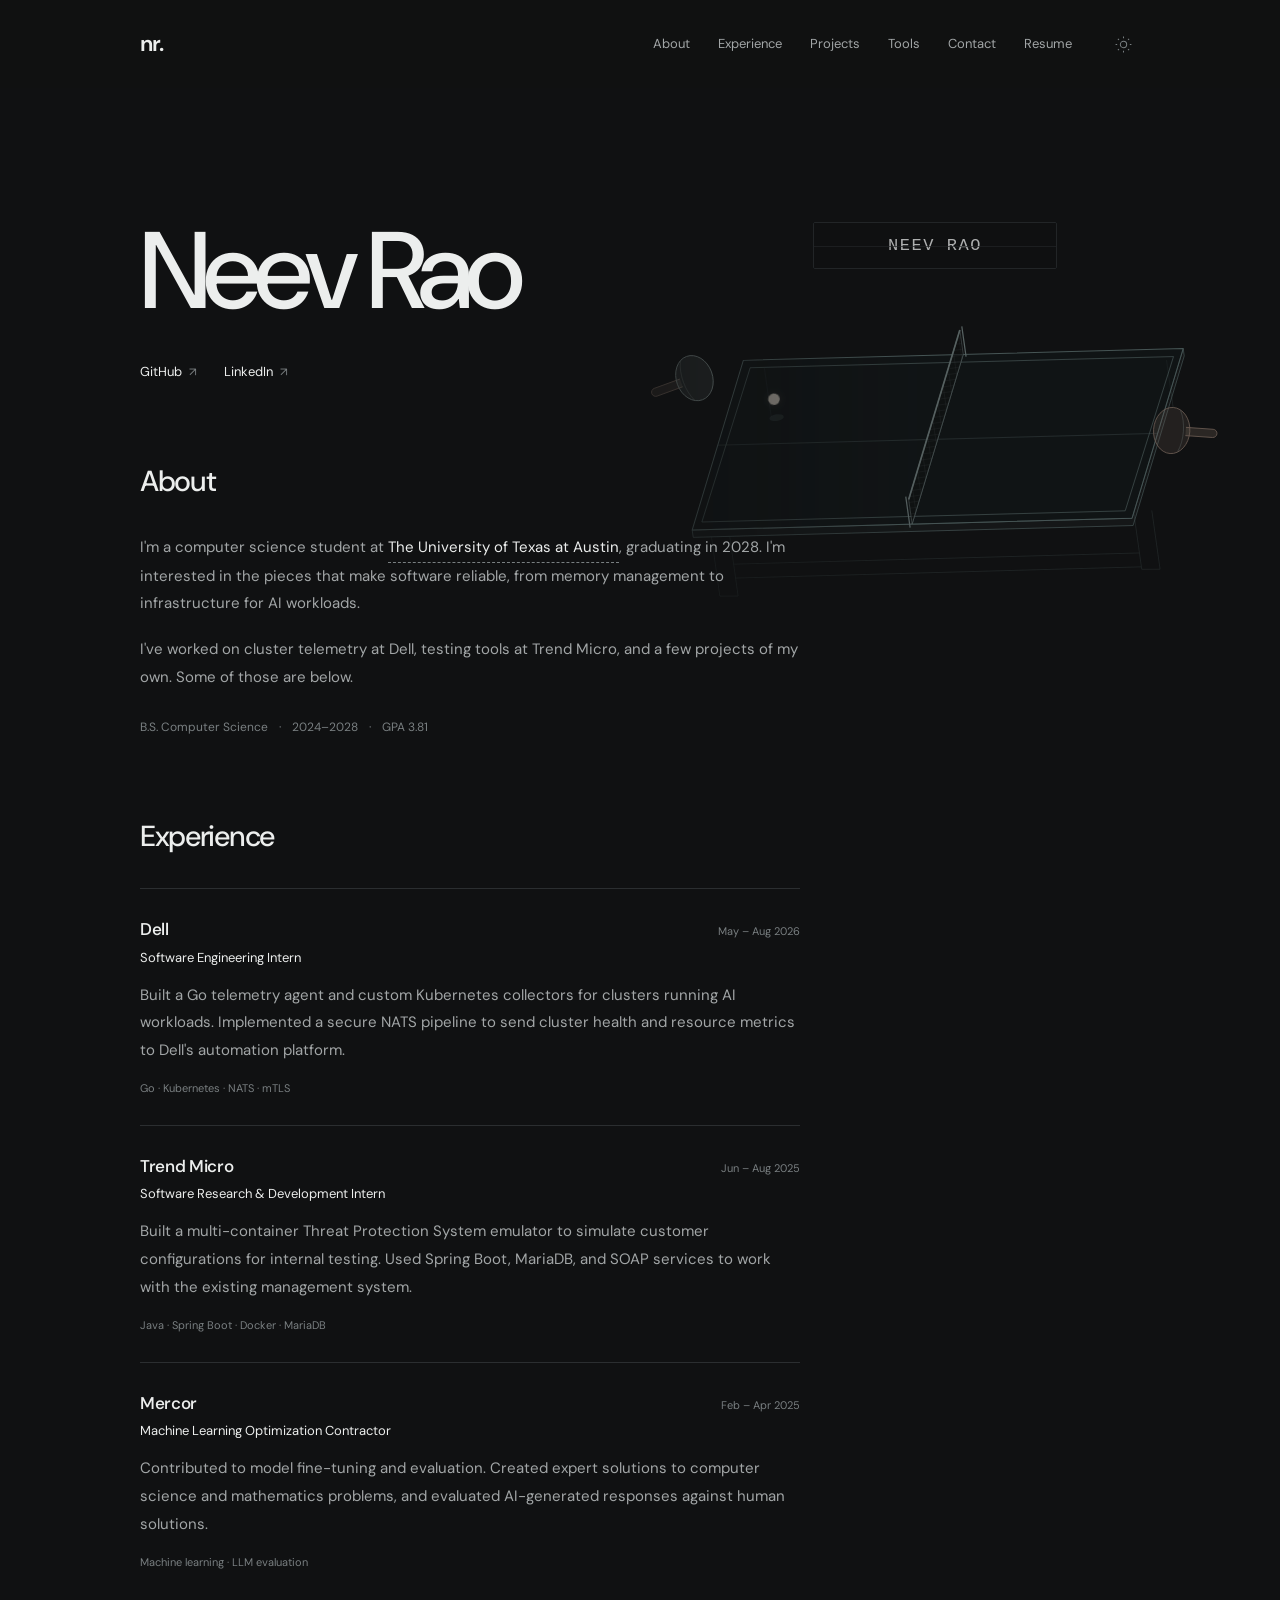
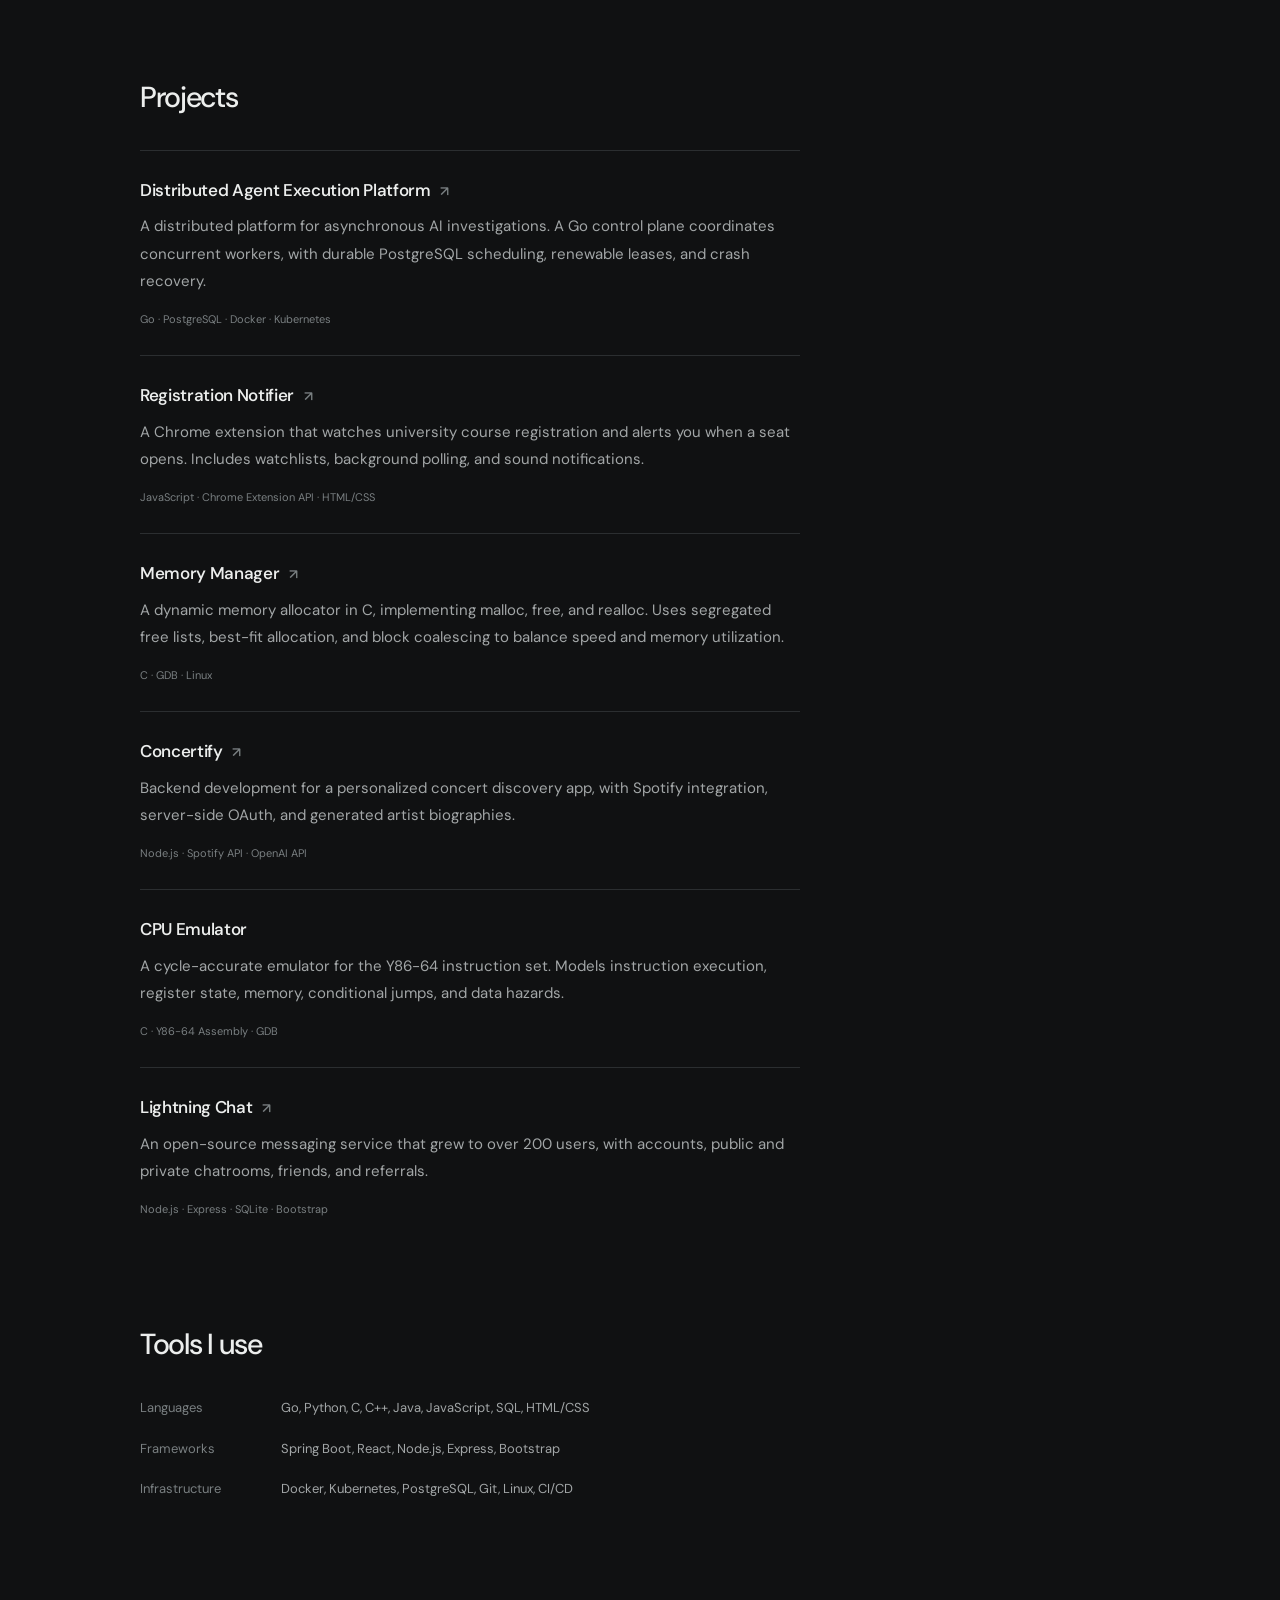
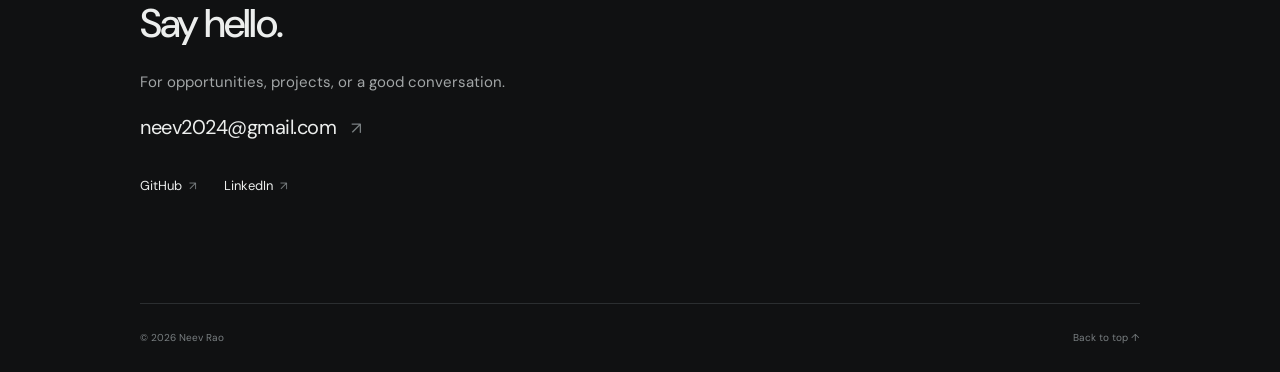
==== index.html @ a60e1657 "Add resume link, redraw Bevo, tighten hero spacing - Header nav links to Neev_Rao_Resume.pdf - Bevo " ====
<!doctype html>
<html lang="en" data-theme="dark">
<head>
  <meta charset="utf-8">
  <meta name="viewport" content="width=device-width, initial-scale=1">
  <meta name="color-scheme" content="dark light">
  <meta name="theme-color" content="#101112">
  <meta name="description" content="Neev Rao — computer science at UT Austin. Backend development, distributed systems, and low-level engineering.">
  <meta property="og:title" content="Neev Rao — Software Engineer">
  <meta property="og:description" content="Computer science at UT Austin. Backend development, distributed systems, and low-level engineering.">
  <meta property="og:type" content="website">
  <title>Neev Rao — Software Engineer</title>
  <link rel="icon" href="./favicon.svg" type="image/svg+xml">
  <link rel="stylesheet" href="./styles.css">
  <script src="./script.js" type="module"></script>
</head>
<body>
  <a class="skip-link" href="#main">Skip to content</a>
  <!-- Decorative only: the rally is driven by scroll distance, never by a timer. -->
    <div class="scoreboard" data-section="home" aria-hidden="true" inert>
      <div class="scoreboard-display"><span class="scoreboard-label">Neev Rao</span><span class="scoreboard-flap scoreboard-old" hidden>Neev Rao</span><span class="scoreboard-flap scoreboard-new" hidden>Neev Rao</span><span class="scoreboard-seam"></span></div>
    </div>
  <div class="pong-background" aria-hidden="true" inert>
    <svg class="pong-table" viewBox="0 0 800 600" fill="none" xmlns="http://www.w3.org/2000/svg">
      <defs><pattern id="net-mesh" width="9" height="7" patternUnits="userSpaceOnUse"><path d="M9 0H0V7" class="net-thread"/></pattern></defs>
      <g class="table-legs"><path d="M102 387v72l22 3v-72M194 193v60M635 429v72l-22-3v-72M678 251v58"/><path d="m124 440 489 55M124 423l489 55"/></g>
      <path class="table-edge" d="m80 375 530 60 90-195v9l-90 195-530-60Z"/>
      <path class="table-surface" d="m170 180 530 60-90 195-530-60Z"/>
      <path class="table-line" d="m177 190 510 58-84 177-510-58Z"/>
      <path class="table-line center-line" d="m125 277.5 530 60"/>
      <path class="table-line" d="m435 210-90 195"/>
      <g class="table-net"><path class="net-surface" d="m435 180-90 195v30l90-195Z"/><path fill="url(#net-mesh)" d="m435 180-90 195v30l90-195Z"/><path class="net-tape" d="m435 180-90 195"/><path class="net-post" d="M438 176v37M342 371v38"/></g>
      <ellipse id="ball-shadow" class="ball-shadow" cx="260" cy="290" rx="10" ry="4"/>
      <g id="paddle-left" transform="translate(100 230)"><g id="paddle-left-swing"><path class="paddle-handle" d="M-17-5h-33a4 4 0 0 0 0 10h33"/><ellipse class="paddle-face paddle-face-left" rx="22" ry="28"/><path class="paddle-seam" d="M-9-25c-7 14-7 36 0 50"/></g></g>
      <g id="paddle-right" transform="translate(690 310)"><g id="paddle-right-swing"><path class="paddle-handle" d="M17-5h33a4 4 0 0 1 0 10H17"/><ellipse class="paddle-face paddle-face-right" rx="22" ry="28"/><path class="paddle-seam" d="M9-25c7 14 7 36 0 50"/></g></g>
      <circle id="hit-ring" class="hit-ring" r="15" opacity="0"/>
      <circle id="ball-trail-2" class="ball-trail" r="4" opacity=".12"/>
      <circle id="ball-trail-1" class="ball-trail" r="5" opacity=".25"/>
      <circle id="pong-ball" class="pong-ball" cx="260" cy="267" r="7"/>
    </svg>
  </div>
  <header class="site-header">
    <div class="header-inner">
      <a class="wordmark" href="#home" aria-label="Neev Rao, home">nr.</a>
      <nav aria-label="Main navigation" class="main-nav" id="main-nav"><a href="#about">About</a><a href="#experience">Experience</a><a href="#projects">Projects</a><a href="#skills">Tools</a><a href="#contact">Contact</a><a href="./Neev_Rao_Resume.pdf" target="_blank" rel="noopener">Resume</a></nav>
      <div class="header-actions">
        <button class="theme-toggle" type="button" aria-label="Switch to light theme" title="Switch theme"><svg class="sun-icon" viewBox="0 0 24 24" fill="none" stroke="currentColor" stroke-width="1.3" aria-hidden="true"><circle cx="12" cy="12" r="4"/><path d="M12 2v2m0 16v2M2 12h2m16 0h2M4.9 4.9l1.4 1.4m11.4 11.4 1.4 1.4m0-14.2-1.4 1.4M6.3 17.7l-1.4 1.4"/></svg><svg class="moon-icon" viewBox="0 0 24 24" fill="none" stroke="currentColor" stroke-width="1.3" aria-hidden="true"><path d="M20.5 14.1A8.8 8.8 0 0 1 9.9 3.5a8.8 8.8 0 1 0 10.6 10.6Z"/></svg></button>
        <button class="menu-toggle" type="button" aria-label="Open navigation" aria-expanded="false" aria-controls="main-nav"><span></span><span></span></button>
      </div>
    </div>
  </header>
  <main id="main" class="container">
    <section class="hero" id="home" aria-labelledby="hero-title">
      <h1 id="hero-title">Neev Rao</h1>
      <div class="inline-links"><a href="https://github.com/neev-rao" target="_blank" rel="noopener noreferrer">GitHub <span aria-hidden="true">↗</span></a><a href="https://www.linkedin.com/in/neev-rao-97a772250/" target="_blank" rel="noopener noreferrer">LinkedIn <span aria-hidden="true">↗</span></a></div>
    </section>
    <section class="section" id="about" aria-labelledby="about-title">
      <h2 id="about-title">About</h2>
      <div class="about-copy"><p>I'm a computer science student at <button class="ut-trigger" type="button" aria-expanded="false" aria-controls="bevo-popup">The University of Texas at Austin</button>, graduating in 2028. I'm interested in the pieces that make software reliable, from memory management to infrastructure for AI workloads.</p><p>I've worked on cluster telemetry at Dell, testing tools at Trend Micro, and a few projects of my own. Some of those are below.</p></div>
      <p class="education-note">B.S. Computer Science <span>·</span> 2024–2028 <span>·</span> GPA 3.81</p>
    </section>
    <section class="section" id="experience" aria-labelledby="experience-title">
      <h2 id="experience-title">Experience</h2>
      <div class="experience-list">
        <article class="experience-row"><div class="entry-heading"><h3>Dell</h3><p class="entry-date">May – Aug 2026</p></div><p class="role">Software Engineering Intern</p><p>Built a Go telemetry agent and custom Kubernetes collectors for clusters running AI workloads. Implemented a secure NATS pipeline to send cluster health and resource metrics to Dell's automation platform.</p><p class="technologies">Go · Kubernetes · NATS · mTLS</p></article>
        <article class="experience-row"><div class="entry-heading"><h3>Trend Micro</h3><p class="entry-date">Jun – Aug 2025</p></div><p class="role">Software Research &amp; Development Intern</p><p>Built a multi-container Threat Protection System emulator to simulate customer configurations for internal testing. Used Spring Boot, MariaDB, and SOAP services to work with the existing management system.</p><p class="technologies">Java · Spring Boot · Docker · MariaDB</p></article>
        <article class="experience-row"><div class="entry-heading"><h3>Mercor</h3><p class="entry-date">Feb – Apr 2025</p></div><p class="role">Machine Learning Optimization Contractor</p><p>Contributed to model fine-tuning and evaluation. Created expert solutions to computer science and mathematics problems, and evaluated AI-generated responses against human solutions.</p><p class="technologies">Machine learning · LLM evaluation</p></article>
      </div>
    </section>
    <section class="section" id="projects" aria-labelledby="projects-title">
      <h2 id="projects-title">Projects</h2>
      <div class="project-list">
        <article class="project"><h3><a href="https://github.com/neev-rao/distributed-agent-service" target="_blank" rel="noopener noreferrer">Distributed Agent Execution Platform <span aria-hidden="true">↗</span></a></h3><p>A distributed platform for asynchronous AI investigations. A Go control plane coordinates concurrent workers, with durable PostgreSQL scheduling, renewable leases, and crash recovery.</p><p class="technologies">Go · PostgreSQL · Docker · Kubernetes</p></article>
        <article class="project"><h3><a href="https://github.com/neev-rao/registration-notifier" target="_blank" rel="noopener noreferrer">Registration Notifier <span aria-hidden="true">↗</span></a></h3><p>A Chrome extension that watches university course registration and alerts you when a seat opens. Includes watchlists, background polling, and sound notifications.</p><p class="technologies">JavaScript · Chrome Extension API · HTML/CSS</p></article>
        <article class="project"><h3><a href="https://github.com/neev-rao/memory-manager" target="_blank" rel="noopener noreferrer">Memory Manager <span aria-hidden="true">↗</span></a></h3><p>A dynamic memory allocator in C, implementing malloc, free, and realloc. Uses segregated free lists, best-fit allocation, and block coalescing to balance speed and memory utilization.</p><p class="technologies">C · GDB · Linux</p></article>
        <article class="project"><h3><a href="https://github.com/softwaresat/concertify" target="_blank" rel="noopener noreferrer">Concertify <span aria-hidden="true">↗</span></a></h3><p>Backend development for a personalized concert discovery app, with Spotify integration, server-side OAuth, and generated artist biographies.</p><p class="technologies">Node.js · Spotify API · OpenAI API</p></article>
        <article class="project"><h3>CPU Emulator</h3><p>A cycle-accurate emulator for the Y86-64 instruction set. Models instruction execution, register state, memory, conditional jumps, and data hazards.</p><p class="technologies">C · Y86-64 Assembly · GDB</p></article>
        <article class="project"><h3><a href="https://github.com/softwaresat/lightning-chat" target="_blank" rel="noopener noreferrer">Lightning Chat <span aria-hidden="true">↗</span></a></h3><p>An open-source messaging service that grew to over 200 users, with accounts, public and private chatrooms, friends, and referrals.</p><p class="technologies">Node.js · Express · SQLite · Bootstrap</p></article>
      </div>
    </section>
    <section class="section" id="skills" aria-labelledby="skills-title"><h2 id="skills-title">Tools I use</h2><dl class="skills-list"><div><dt>Languages</dt><dd>Go, Python, C, C++, Java, JavaScript, SQL, HTML/CSS</dd></div><div><dt>Frameworks</dt><dd>Spring Boot, React, Node.js, Express, Bootstrap</dd></div><div><dt>Infrastructure</dt><dd>Docker, Kubernetes, PostgreSQL, Git, Linux, CI/CD</dd></div></dl></section>
    <section class="section contact-section" id="contact" aria-labelledby="contact-title"><h2 id="contact-title">Say hello.</h2><p>For opportunities, projects, or a good conversation.</p><a class="email-link" href="mailto:neev2024@gmail.com">neev2024@gmail.com <span aria-hidden="true">↗</span></a><div class="inline-links"><a href="https://github.com/neev-rao" target="_blank" rel="noopener noreferrer">GitHub <span aria-hidden="true">↗</span></a><a href="https://www.linkedin.com/in/neev-rao-97a772250/" target="_blank" rel="noopener noreferrer">LinkedIn <span aria-hidden="true">↗</span></a></div></section>
  </main>
  <footer class="site-footer container"><span>© <span id="year">2026</span> Neev Rao</span><div class="footer-actions"><a href="#home">Back to top ↑</a></div></footer>
  <div id="bevo-popup" class="bevo-popup" aria-hidden="true" hidden>
    <svg class="bevo-art" viewBox="0 0 200 230" xmlns="http://www.w3.org/2000/svg" fill="none">
      <g class="bevo-portrait" stroke="#3a2418" stroke-width="2.2" stroke-linecap="round" stroke-linejoin="round">
        <path d="M66 228c-8-30-10-62-2-86 6-18 20-26 36-26s30 8 36 26c8 24 6 56-2 86" fill="#bf5700"/>
        <path d="M80 228c-4-26-4-52 2-70 4-10 10-14 18-14s14 4 18 14c6 18 6 44 2 70" fill="#f6ead8" stroke="none"/>
        <path d="M72 56C56 52 40 40 34 22c14 10 28 14 42 16m48 18c16-4 32-16 38-34-14 10-28 14-42 16" fill="#f6ead8"/>
        <path d="M34 22l5 6m123-6-5 6" stroke-width="3"/>
        <path d="M68 70 50 62c-2 10 6 17 18 16m64-8 18-8c2 10-6 17-18 16" fill="#a54a00"/>
        <path d="M66 74c0-24 14-36 34-36s34 12 34 36c0 18-8 32-34 32S66 92 66 74Z" fill="#bf5700"/>
        <path d="M93 42q7 8 14 0" stroke-width="2"/>
        <circle cx="86" cy="70" r="2.6" fill="#3a2418" stroke="none"/><circle cx="114" cy="70" r="2.6" fill="#3a2418" stroke="none"/>
        <path d="M80 92c0-8 9-12 20-12s20 4 20 12-9 13-20 13-20-5-20-13Z" fill="#f6ead8"/>
        <path d="M93 89v3m14-3v3m-12 7q5 3 10 0"/>
        <g class="bevo-paw-left"><path d="M70 150c-4-6-2-14 6-15h10c6 1 8 8 6 14l-4 6H76Z" fill="#bf5700"/><path d="M72 138v-17a3 3 0 0 1 6 0v15m8 0v-15a3 3 0 0 1 6 0v17" fill="#f6ead8"/><path d="M79 141h6m-6 5h6"/></g>
        <g class="bevo-paw-right"><path d="M130 150c4-6 2-14-6-15h-10c-6 1-8 8-6 14l4 6h12Z" fill="#bf5700"/><path d="M128 138v-17a3 3 0 0 0-6 0v15m-8 0v-15a3 3 0 0 0-6 0v17" fill="#f6ead8"/><path d="M121 141h-6m6 5h-6"/></g>
      </g>
    </svg>
    <div class="bevo-confetti"><i style="--x:0%;--drift:-50px;--turn:180deg;--delay:0.0s;--color:#bf5700"></i><i style="--x:29%;--drift:-13px;--turn:221deg;--delay:0.12s;--color:#e8b96a"></i><i style="--x:58%;--drift:24px;--turn:262deg;--delay:0.24s;--color:#c4a58b"></i><i style="--x:87%;--drift:-39px;--turn:303deg;--delay:0.36s;--color:#bf5700"></i><i style="--x:16%;--drift:-2px;--turn:344deg;--delay:0.48s;--color:#e8b96a"></i><i style="--x:45%;--drift:35px;--turn:385deg;--delay:0.6s;--color:#c4a58b"></i><i style="--x:74%;--drift:-28px;--turn:426deg;--delay:0.0s;--color:#bf5700"></i><i style="--x:3%;--drift:9px;--turn:467deg;--delay:0.12s;--color:#e8b96a"></i><i style="--x:32%;--drift:46px;--turn:508deg;--delay:0.24s;--color:#c4a58b"></i><i style="--x:61%;--drift:-17px;--turn:549deg;--delay:0.36s;--color:#bf5700"></i><i style="--x:90%;--drift:20px;--turn:590deg;--delay:0.48s;--color:#e8b96a"></i><i style="--x:19%;--drift:-43px;--turn:631deg;--delay:0.6s;--color:#c4a58b"></i><i style="--x:48%;--drift:-6px;--turn:672deg;--delay:0.0s;--color:#bf5700"></i><i style="--x:77%;--drift:31px;--turn:713deg;--delay:0.12s;--color:#e8b96a"></i><i style="--x:6%;--drift:-32px;--turn:754deg;--delay:0.24s;--color:#c4a58b"></i><i style="--x:35%;--drift:5px;--turn:795deg;--delay:0.36s;--color:#bf5700"></i></div>
  </div>
</body>
</html>
---- styles.css ----
@import url('https://fonts.googleapis.com/css2?family=DM+Sans:wght@400;450;500;550;600;650;700&display=swap');
:root{--bg:#101112;--ink:#eceeed;--muted:#a2a6a7;--quiet:#797f81;--line:#2b2e30;--accent:#bfd2cf;--table:#687f7e;--table-fill:#151e20;--net:#829392;--paddle:#b3c7c3;--paddle-other:#a38a7b;--ball:#e9e2d3;--header:rgba(16,17,18,.94);--font:'DM Sans',Arial,sans-serif;color-scheme:dark}
[data-theme=light]{--bg:#fafaf8;--ink:#202525;--muted:#595f61;--quiet:#717a7c;--line:#dedfda;--accent:#476c66;--table:#8d9d98;--table-fill:#e9eeea;--net:#768782;--paddle:#5b8074;--paddle-other:#9d7666;--ball:#79664e;--header:rgba(250,250,248,.95);color-scheme:light}
*{box-sizing:border-box}html{scroll-behavior:smooth;scroll-padding-top:110px}body{margin:0;background:var(--bg);color:var(--ink);font:16px/1.8 var(--font);-webkit-font-smoothing:antialiased}h1,h2,h3,p{margin:0}a{color:inherit;text-decoration:none;text-underline-offset:5px}button{font:inherit;cursor:pointer}button,a{touch-action:manipulation;-webkit-tap-highlight-color:transparent}button:focus-visible,a:focus-visible{outline:2px solid var(--accent);outline-offset:6px}a:hover{color:var(--accent)}a:hover span[aria-hidden]{display:inline-block;transform:translate(2px,-2px)}a span[aria-hidden]{transition:transform .15s}::selection{color:var(--bg);background:var(--accent)}[hidden]{display:none!important}.container,.header-inner{width:min(1000px,calc(100% - 96px));margin-inline:auto}.site-header,main,.site-footer{position:relative;z-index:1}.skip-link{position:fixed;top:-100px;left:20px;z-index:20;background:var(--ink);color:var(--bg);padding:8px 18px}.skip-link:focus{top:12px}
.site-header{position:sticky;top:0;z-index:10;background:var(--header)}.header-inner{height:88px;display:flex;align-items:center;gap:34px}.wordmark{font-weight:650;font-size:22px;letter-spacing:-1px;line-height:1}.main-nav{display:flex;gap:28px;margin-left:auto;font-size:13px;color:var(--muted)}.main-nav a[aria-current=location]{color:var(--ink)}.header-actions{display:flex;align-items:center;gap:20px}.theme-toggle{border:0;color:var(--quiet);background:none;display:grid;place-items:center;padding:8px;width:34px;height:34px}.theme-toggle:hover{color:var(--ink)}.theme-toggle svg{width:19px;height:19px}.moon-icon{display:none}[data-theme=light] .sun-icon{display:none}[data-theme=light] .moon-icon{display:block}.menu-toggle{display:none}
.hero{padding:125px 0 0;max-width:700px}h1{font-size:clamp(76px,8.5vw,112px);font-weight:500;line-height:1.08;letter-spacing:-.065em}.inline-links{display:flex;gap:27px;margin-top:29px;font-size:13px;flex-wrap:wrap}.inline-links span{color:var(--quiet);font-size:12px;margin-left:4px}
.section{max-width:660px;padding-top:80px}h2{font-weight:500;font-size:29px;letter-spacing:-.045em;line-height:1.3;margin-bottom:33px}h3{font-size:17px;letter-spacing:-.02em;font-weight:550;line-height:1.6}.section p{font-size:15px;color:var(--muted);line-height:1.85}.about-copy p+p{margin-top:18px}.about-copy strong{color:var(--ink);font-weight:450}.section .education-note{font-size:12px;margin-top:24px;color:var(--quiet)}.education-note span{padding-inline:8px}.experience-row,.project{padding:27px 0;border-top:1px solid var(--line)}.entry-heading{display:flex;align-items:baseline;justify-content:space-between;gap:24px}.section .entry-date{font-size:11px;color:var(--quiet);flex-shrink:0}.section .role{font-size:13px;color:var(--ink);margin:2px 0 12px}.section .technologies{font-size:11px;color:var(--quiet);margin-top:13px}.project{padding:26px 0}.project h3{margin-bottom:9px}.project h3 a span{font-size:14px;color:var(--quiet);margin-left:6px}.skills-list{margin:0;font-size:13px}.skills-list>div{display:grid;grid-template-columns:115px 1fr;gap:26px;margin-bottom:17px}.skills-list dt{color:var(--quiet)}.skills-list dd{margin:0;color:var(--muted)}.contact-section{padding-bottom:105px}.contact-section h2{font-size:40px;margin-bottom:20px}.email-link{display:inline-block;font-size:20px;letter-spacing:-.025em;margin-top:12px}.email-link span{color:var(--quiet);font-size:17px;margin-left:10px}.site-footer{display:flex;justify-content:space-between;align-items:center;gap:20px;border-top:1px solid var(--line);padding-block:25px;font-size:10px;color:var(--quiet)}.footer-actions{display:flex;align-items:center;gap:26px}
/* The entire scene is a non-interactive background layer. */
.pong-background{position:fixed;inset:0;z-index:0;pointer-events:none;overflow:hidden;mask-image:linear-gradient(to right,transparent 35%,#000 72%);opacity:.62}.pong-table{position:absolute;width:660px;height:auto;left:calc(50% - 25px);top:48%;transform:translateY(-50%) rotate(-8deg);overflow:visible}.table-surface{fill:var(--table-fill);fill-opacity:.55;stroke:var(--table);stroke-width:1.2;stroke-linejoin:round}.table-edge{fill:var(--table);fill-opacity:.1;stroke:var(--table);stroke-width:.8}.table-line{stroke:var(--table);stroke-width:1;opacity:.8}.center-line{stroke-width:.7;opacity:.6}.table-legs{stroke:var(--table);stroke-width:1;opacity:.3}.net-surface{fill:var(--bg);fill-opacity:.65;stroke:var(--net);stroke-width:.6}.net-thread{stroke:var(--net);stroke-width:.5;opacity:.5}.net-tape{stroke:var(--net);stroke-width:2}.net-post{stroke:var(--net);stroke-width:1.5}.paddle-handle{fill:var(--paddle-other);fill-opacity:.3;stroke:var(--paddle-other);stroke-width:1}.paddle-face{stroke-width:1;fill-opacity:.22}.paddle-face-left{fill:var(--paddle);stroke:var(--paddle)}.paddle-face-right{fill:var(--paddle-other);stroke:var(--paddle-other)}.paddle-seam{stroke:var(--paddle);stroke-width:.7;opacity:.5}.pong-ball,.ball-trail{fill:var(--ball)}.pong-ball{filter:drop-shadow(0 0 4px rgba(233,226,211,.14))}.ball-shadow{fill:var(--table);opacity:.35}.hit-ring{stroke:var(--ball);stroke-width:1}
@media(min-width:1600px){.pong-table{left:calc(50% + 30px);width:790px}.hero{padding-top:155px}}
@media(max-width:1050px){.container,.header-inner{width:calc(100% - 80px)}.pong-table{left:48%;width:540px}.pong-background{opacity:.42;mask-image:linear-gradient(to right,transparent 40%,#000 95%)}.section{max-width:620px}.hero{padding-top:105px}}
@media(max-width:700px){html{scroll-padding-top:92px}.container,.header-inner{width:calc(100% - 48px)}.header-inner{height:74px;gap:20px}.wordmark{font-size:21px}.main-nav{gap:18px;font-size:11px}.header-actions{gap:12px}.hero{padding:95px 0 0}h1{font-size:clamp(65px,14vw,90px)}.inline-links{font-size:12px;gap:25px}.section{padding-top:60px;max-width:none}h2{font-size:26px;margin-bottom:27px}.section p{font-size:14px}.experience-row,.project{padding-block:24px}.entry-heading{gap:12px}.section .entry-date{font-size:10px}.section .role{font-size:12px}.section .technologies{font-size:10px}h3{font-size:16px}.section .education-note{font-size:10px}.education-note span{padding-inline:5px}.skills-list>div{grid-template-columns:94px 1fr;gap:16px}.skills-list{font-size:12px}.contact-section{padding-bottom:75px}.contact-section h2{font-size:35px}.email-link{font-size:19px}.site-footer{font-size:9px;padding-block:20px}.footer-actions{gap:18px}.pong-table{width:min(480px,112vw);left:50%;top:56%;transform:translate(-50%,-50%) rotate(-8deg)}.pong-background{opacity:.3;mask-image:linear-gradient(to right,transparent,#000 75%)}}
@media(max-width:480px){.main-nav{display:none;position:absolute;left:0;right:0;top:74px;margin:0;padding:14px 24px 24px;background:var(--bg);border-bottom:1px solid var(--line);flex-direction:column;gap:0}.main-nav.is-open{display:flex}.main-nav a{font-size:15px;padding:9px 0}.header-actions{margin-left:auto}.menu-toggle{display:flex;flex-direction:column;justify-content:center;gap:6px;width:25px;height:34px;background:none;color:var(--ink);border:0;padding:0}.menu-toggle span{height:1px;width:21px;background:currentColor;transition:transform .15s}.menu-toggle[aria-expanded=true] span:first-child{transform:translateY(3.5px) rotate(45deg)}.menu-toggle[aria-expanded=true] span:last-child{transform:translateY(-3.5px) rotate(-45deg)}.hero{padding-top:87px}.entry-heading{flex-wrap:wrap;gap:2px 20px}.section .education-note{max-width:250px}.site-footer{align-items:flex-start;gap:14px}.footer-actions{gap:15px}.pong-table{left:50%;width:112vw}.pong-background{opacity:.28}}
@media(prefers-reduced-motion:reduce){html{scroll-behavior:auto}*,*::before,*::after{animation:none!important;transition:none!important}.ball-trail,.hit-ring{display:none}}
@media print{.pong-background,.site-header,.footer-actions{display:none}body{background:white;color:black}.hero{min-height:0;padding-top:0}.hero-description,.section p{color:#333}.section{padding-top:35px}.container{width:100%}}





/* A split-flap section label sits above the fixed table. */
.scoreboard{position:fixed;z-index:0;pointer-events:none;opacity:.72;top:calc(48% - 210px);left:calc(50% + 295px);width:244px;padding:0;transform:translateX(-50%);background:none;border:0;border-radius:3px;box-shadow:none}

.scoreboard-display{position:relative;height:47px;perspective:450px;border:1px solid var(--line);border-radius:2px;background:var(--bg);overflow:hidden}
.scoreboard-label,.scoreboard-flap{position:absolute;inset:0;display:flex;align-items:center;justify-content:center;font:500 17px/1 Consolas,monospace;letter-spacing:.09em;text-transform:uppercase;color:var(--ink);background:var(--bg);transform-origin:50% 50%;backface-visibility:hidden}
.scoreboard-old{z-index:2}.scoreboard-new{z-index:3}.scoreboard-seam{position:absolute;top:50%;left:0;right:0;border-top:1px solid var(--line);opacity:.7;z-index:4}
.ut-trigger{display:inline;background:none;border:0;border-bottom:1px dashed var(--quiet);padding:0;color:var(--ink);font:inherit;line-height:inherit;text-align:left;cursor:pointer;touch-action:manipulation}
.ut-trigger:hover,.ut-trigger:focus-visible{color:#d6884c;border-color:#bf5700}
.bevo-popup{position:fixed;width:144px;height:168px;z-index:30;border-radius:6px;pointer-events:none;background:#fff;box-shadow:0 4px 14px #0002}
.bevo-art{display:block;width:100%;height:100%;overflow:visible}.bevo-portrait{transform-origin:100px 192px}
.bevo-confetti{position:absolute;inset:0;overflow:hidden;border-radius:6px}.bevo-confetti i{position:absolute;top:-12px;left:var(--x);width:5px;height:8px;background:var(--color);opacity:0}
.is-celebrating .bevo-portrait{animation:bevo-sway .9s ease-in-out 4}
.is-celebrating .bevo-confetti i{animation:bevo-confetti 1.5s var(--delay) ease-out 2}
@keyframes bevo-sway{0%,100%{transform:rotate(0)}25%{transform:rotate(-4deg) translateX(-2px)}75%{transform:rotate(4deg) translateX(2px)}}
@keyframes bevo-confetti{0%{opacity:0;transform:translate(0,-5px) rotate(0)}12%{opacity:1}85%{opacity:1}100%{opacity:0;transform:translate(var(--drift),198px) rotate(var(--turn))}}
@media(min-width:1600px){.scoreboard{left:calc(50% + 415px);top:calc(48% - 225px)}}
@media(max-width:1050px){.scoreboard{left:calc(48% + 263px);top:calc(48% - 175px);width:224px}}
@media(max-width:700px){.scoreboard{left:50%;top:calc(56% - 150px);width:210px}.scoreboard-display{height:38px}.scoreboard-label,.scoreboard-flap{font-size:14px}}
@media(max-width:480px){.scoreboard{top:calc(56% - 140px);width:194px;padding:0}.scoreboard-display{height:34px}.scoreboard-label,.scoreboard-flap{font-size:13px}}
@media(prefers-reduced-motion:reduce){.bevo-confetti{display:none}}
@media print{.scoreboard,.bevo-popup{display:none}}


@media(max-width:1050px) and (min-width:701px){.pong-table{left:auto;right:-20px;width:500px}.scoreboard{left:auto;right:45px;transform:none;opacity:.44}}
@media(max-width:700px){.scoreboard{opacity:.4}}
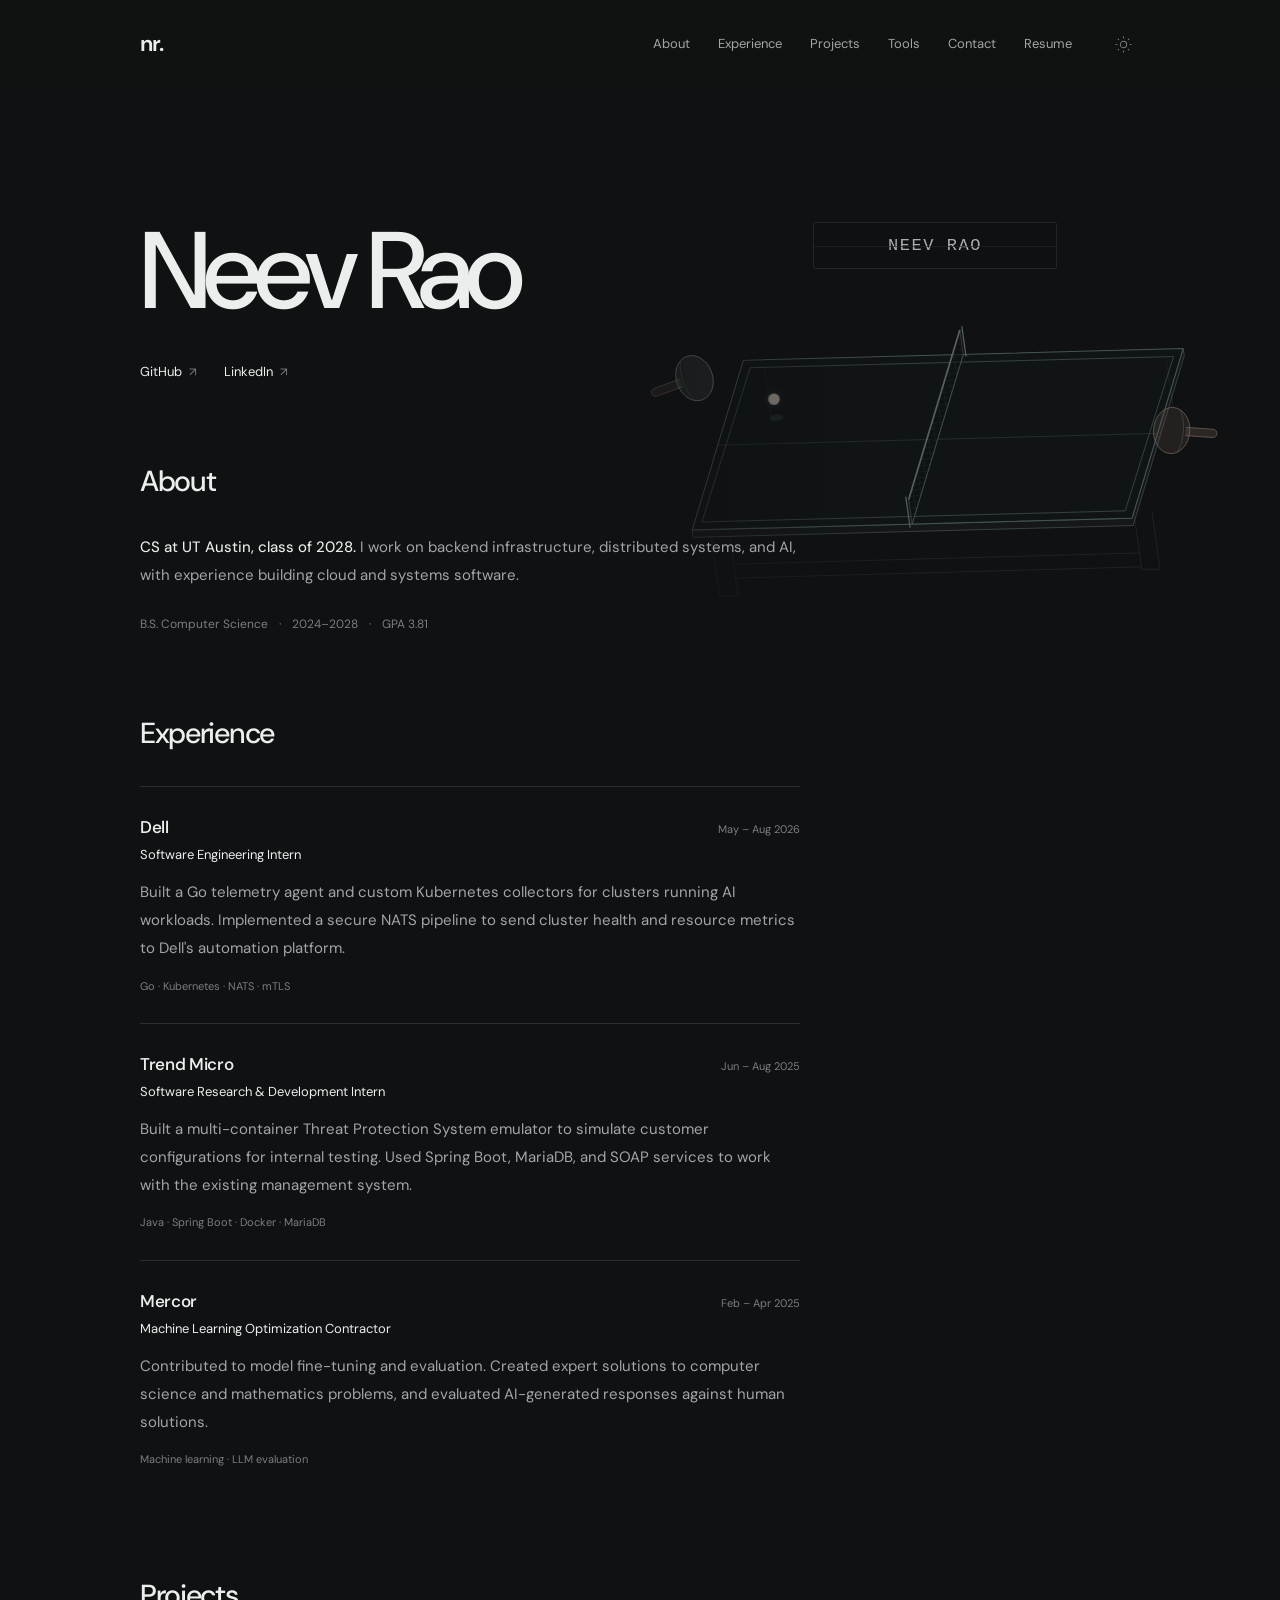
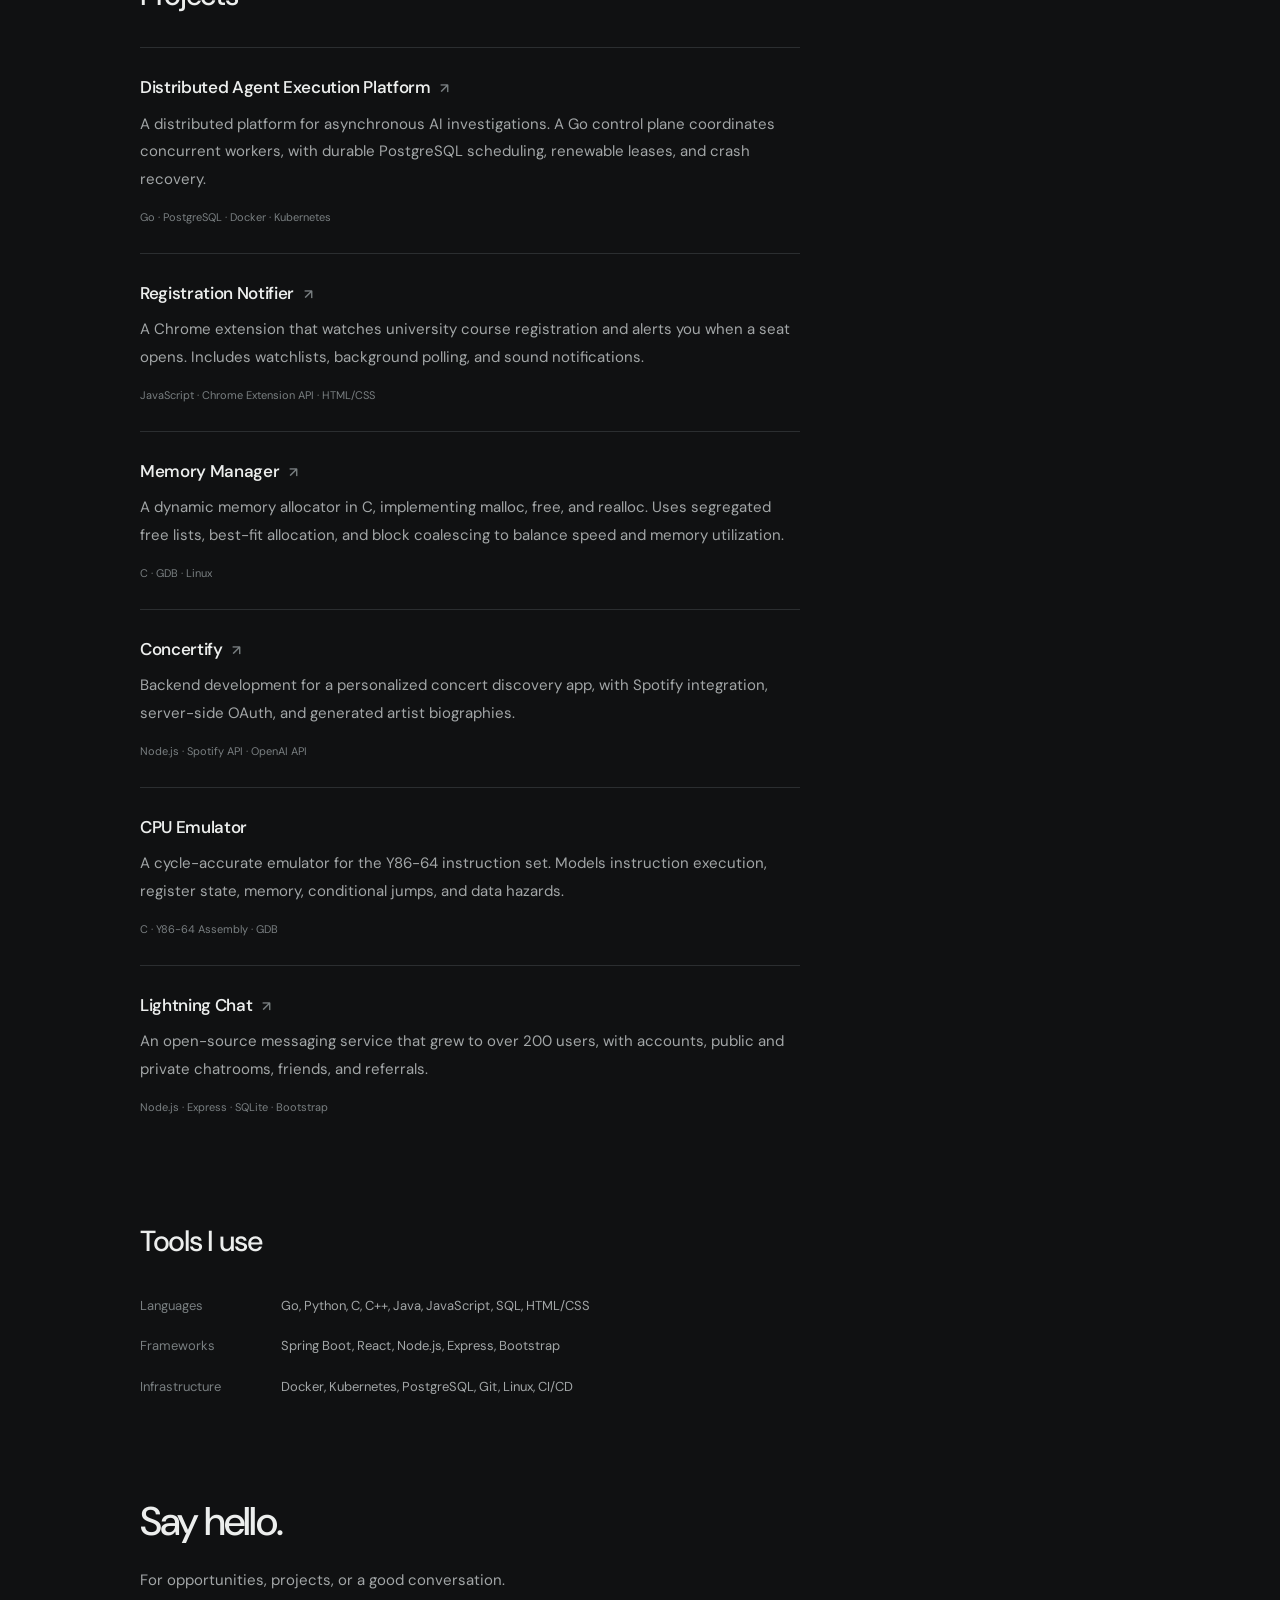
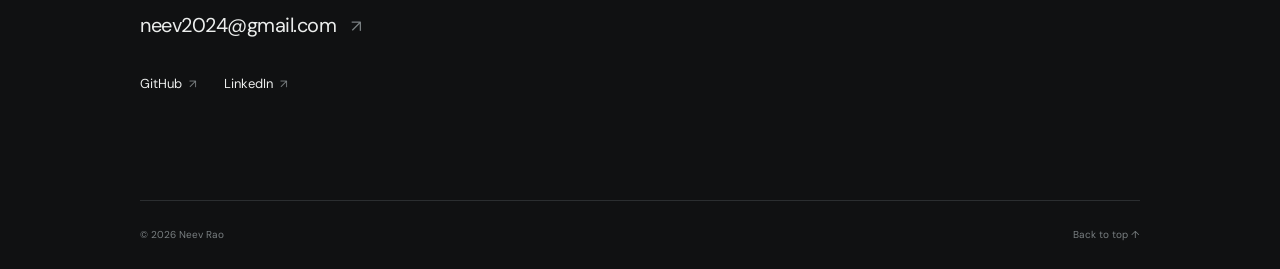
==== commit d7411a1b: "Remove the Bevo popup and update the About description Co-Authored-By: Claude Opus 5.5 <noreply@anth" ====
--- a/index.html
+++ b/index.html
@@ -56,7 +56,7 @@
     </section>
     <section class="section" id="about" aria-labelledby="about-title">
       <h2 id="about-title">About</h2>
-      <div class="about-copy"><p>I'm a computer science student at <button class="ut-trigger" type="button" aria-expanded="false" aria-controls="bevo-popup">The University of Texas at Austin</button>, graduating in 2028. I'm interested in the pieces that make software reliable, from memory management to infrastructure for AI workloads.</p><p>I've worked on cluster telemetry at Dell, testing tools at Trend Micro, and a few projects of my own. Some of those are below.</p></div>
+      <div class="about-copy"><p><strong>CS at UT Austin, class of 2028.</strong> I work on backend infrastructure, distributed systems, and AI, with experience building cloud and systems software.</p></div>
       <p class="education-note">B.S. Computer Science <span>·</span> 2024–2028 <span>·</span> GPA 3.81</p>
     </section>
     <section class="section" id="experience" aria-labelledby="experience-title">
@@ -82,25 +82,6 @@
     <section class="section contact-section" id="contact" aria-labelledby="contact-title"><h2 id="contact-title">Say hello.</h2><p>For opportunities, projects, or a good conversation.</p><a class="email-link" href="mailto:neev2024@gmail.com">neev2024@gmail.com <span aria-hidden="true">↗</span></a><div class="inline-links"><a href="https://github.com/neev-rao" target="_blank" rel="noopener noreferrer">GitHub <span aria-hidden="true">↗</span></a><a href="https://www.linkedin.com/in/neev-rao-97a772250/" target="_blank" rel="noopener noreferrer">LinkedIn <span aria-hidden="true">↗</span></a></div></section>
   </main>
   <footer class="site-footer container"><span>© <span id="year">2026</span> Neev Rao</span><div class="footer-actions"><a href="#home">Back to top ↑</a></div></footer>
-  <div id="bevo-popup" class="bevo-popup" aria-hidden="true" hidden>
-    <svg class="bevo-art" viewBox="0 0 200 230" xmlns="http://www.w3.org/2000/svg" fill="none">
-      <g class="bevo-portrait" stroke="#3a2418" stroke-width="2.2" stroke-linecap="round" stroke-linejoin="round">
-        <path d="M66 228c-8-30-10-62-2-86 6-18 20-26 36-26s30 8 36 26c8 24 6 56-2 86" fill="#bf5700"/>
-        <path d="M80 228c-4-26-4-52 2-70 4-10 10-14 18-14s14 4 18 14c6 18 6 44 2 70" fill="#f6ead8" stroke="none"/>
-        <path d="M72 56C56 52 40 40 34 22c14 10 28 14 42 16m48 18c16-4 32-16 38-34-14 10-28 14-42 16" fill="#f6ead8"/>
-        <path d="M34 22l5 6m123-6-5 6" stroke-width="3"/>
-        <path d="M68 70 50 62c-2 10 6 17 18 16m64-8 18-8c2 10-6 17-18 16" fill="#a54a00"/>
-        <path d="M66 74c0-24 14-36 34-36s34 12 34 36c0 18-8 32-34 32S66 92 66 74Z" fill="#bf5700"/>
-        <path d="M93 42q7 8 14 0" stroke-width="2"/>
-        <circle cx="86" cy="70" r="2.6" fill="#3a2418" stroke="none"/><circle cx="114" cy="70" r="2.6" fill="#3a2418" stroke="none"/>
-        <path d="M80 92c0-8 9-12 20-12s20 4 20 12-9 13-20 13-20-5-20-13Z" fill="#f6ead8"/>
-        <path d="M93 89v3m14-3v3m-12 7q5 3 10 0"/>
-        <g class="bevo-paw-left"><path d="M70 150c-4-6-2-14 6-15h10c6 1 8 8 6 14l-4 6H76Z" fill="#bf5700"/><path d="M72 138v-17a3 3 0 0 1 6 0v15m8 0v-15a3 3 0 0 1 6 0v17" fill="#f6ead8"/><path d="M79 141h6m-6 5h6"/></g>
-        <g class="bevo-paw-right"><path d="M130 150c4-6 2-14-6-15h-10c-6 1-8 8-6 14l4 6h12Z" fill="#bf5700"/><path d="M128 138v-17a3 3 0 0 0-6 0v15m-8 0v-15a3 3 0 0 0-6 0v17" fill="#f6ead8"/><path d="M121 141h-6m6 5h-6"/></g>
-      </g>
-    </svg>
-    <div class="bevo-confetti"><i style="--x:0%;--drift:-50px;--turn:180deg;--delay:0.0s;--color:#bf5700"></i><i style="--x:29%;--drift:-13px;--turn:221deg;--delay:0.12s;--color:#e8b96a"></i><i style="--x:58%;--drift:24px;--turn:262deg;--delay:0.24s;--color:#c4a58b"></i><i style="--x:87%;--drift:-39px;--turn:303deg;--delay:0.36s;--color:#bf5700"></i><i style="--x:16%;--drift:-2px;--turn:344deg;--delay:0.48s;--color:#e8b96a"></i><i style="--x:45%;--drift:35px;--turn:385deg;--delay:0.6s;--color:#c4a58b"></i><i style="--x:74%;--drift:-28px;--turn:426deg;--delay:0.0s;--color:#bf5700"></i><i style="--x:3%;--drift:9px;--turn:467deg;--delay:0.12s;--color:#e8b96a"></i><i style="--x:32%;--drift:46px;--turn:508deg;--delay:0.24s;--color:#c4a58b"></i><i style="--x:61%;--drift:-17px;--turn:549deg;--delay:0.36s;--color:#bf5700"></i><i style="--x:90%;--drift:20px;--turn:590deg;--delay:0.48s;--color:#e8b96a"></i><i style="--x:19%;--drift:-43px;--turn:631deg;--delay:0.6s;--color:#c4a58b"></i><i style="--x:48%;--drift:-6px;--turn:672deg;--delay:0.0s;--color:#bf5700"></i><i style="--x:77%;--drift:31px;--turn:713deg;--delay:0.12s;--color:#e8b96a"></i><i style="--x:6%;--drift:-32px;--turn:754deg;--delay:0.24s;--color:#c4a58b"></i><i style="--x:35%;--drift:5px;--turn:795deg;--delay:0.36s;--color:#bf5700"></i></div>
-  </div>
 </body>
 </html>
 
--- a/styles.css
+++ b/styles.css
@@ -24,21 +24,11 @@
 .scoreboard-display{position:relative;height:47px;perspective:450px;border:1px solid var(--line);border-radius:2px;background:var(--bg);overflow:hidden}
 .scoreboard-label,.scoreboard-flap{position:absolute;inset:0;display:flex;align-items:center;justify-content:center;font:500 17px/1 Consolas,monospace;letter-spacing:.09em;text-transform:uppercase;color:var(--ink);background:var(--bg);transform-origin:50% 50%;backface-visibility:hidden}
 .scoreboard-old{z-index:2}.scoreboard-new{z-index:3}.scoreboard-seam{position:absolute;top:50%;left:0;right:0;border-top:1px solid var(--line);opacity:.7;z-index:4}
-.ut-trigger{display:inline;background:none;border:0;border-bottom:1px dashed var(--quiet);padding:0;color:var(--ink);font:inherit;line-height:inherit;text-align:left;cursor:pointer;touch-action:manipulation}
-.ut-trigger:hover,.ut-trigger:focus-visible{color:#d6884c;border-color:#bf5700}
-.bevo-popup{position:fixed;width:144px;height:168px;z-index:30;border-radius:6px;pointer-events:none;background:#fff;box-shadow:0 4px 14px #0002}
-.bevo-art{display:block;width:100%;height:100%;overflow:visible}.bevo-portrait{transform-origin:100px 192px}
-.bevo-confetti{position:absolute;inset:0;overflow:hidden;border-radius:6px}.bevo-confetti i{position:absolute;top:-12px;left:var(--x);width:5px;height:8px;background:var(--color);opacity:0}
-.is-celebrating .bevo-portrait{animation:bevo-sway .9s ease-in-out 4}
-.is-celebrating .bevo-confetti i{animation:bevo-confetti 1.5s var(--delay) ease-out 2}
-@keyframes bevo-sway{0%,100%{transform:rotate(0)}25%{transform:rotate(-4deg) translateX(-2px)}75%{transform:rotate(4deg) translateX(2px)}}
-@keyframes bevo-confetti{0%{opacity:0;transform:translate(0,-5px) rotate(0)}12%{opacity:1}85%{opacity:1}100%{opacity:0;transform:translate(var(--drift),198px) rotate(var(--turn))}}
 @media(min-width:1600px){.scoreboard{left:calc(50% + 415px);top:calc(48% - 225px)}}
 @media(max-width:1050px){.scoreboard{left:calc(48% + 263px);top:calc(48% - 175px);width:224px}}
 @media(max-width:700px){.scoreboard{left:50%;top:calc(56% - 150px);width:210px}.scoreboard-display{height:38px}.scoreboard-label,.scoreboard-flap{font-size:14px}}
 @media(max-width:480px){.scoreboard{top:calc(56% - 140px);width:194px;padding:0}.scoreboard-display{height:34px}.scoreboard-label,.scoreboard-flap{font-size:13px}}
-@media(prefers-reduced-motion:reduce){.bevo-confetti{display:none}}
-@media print{.scoreboard,.bevo-popup{display:none}}
+@media print{.scoreboard{display:none}}
 
 
 @media(max-width:1050px) and (min-width:701px){.pong-table{left:auto;right:-20px;width:500px}.scoreboard{left:auto;right:45px;transform:none;opacity:.44}}
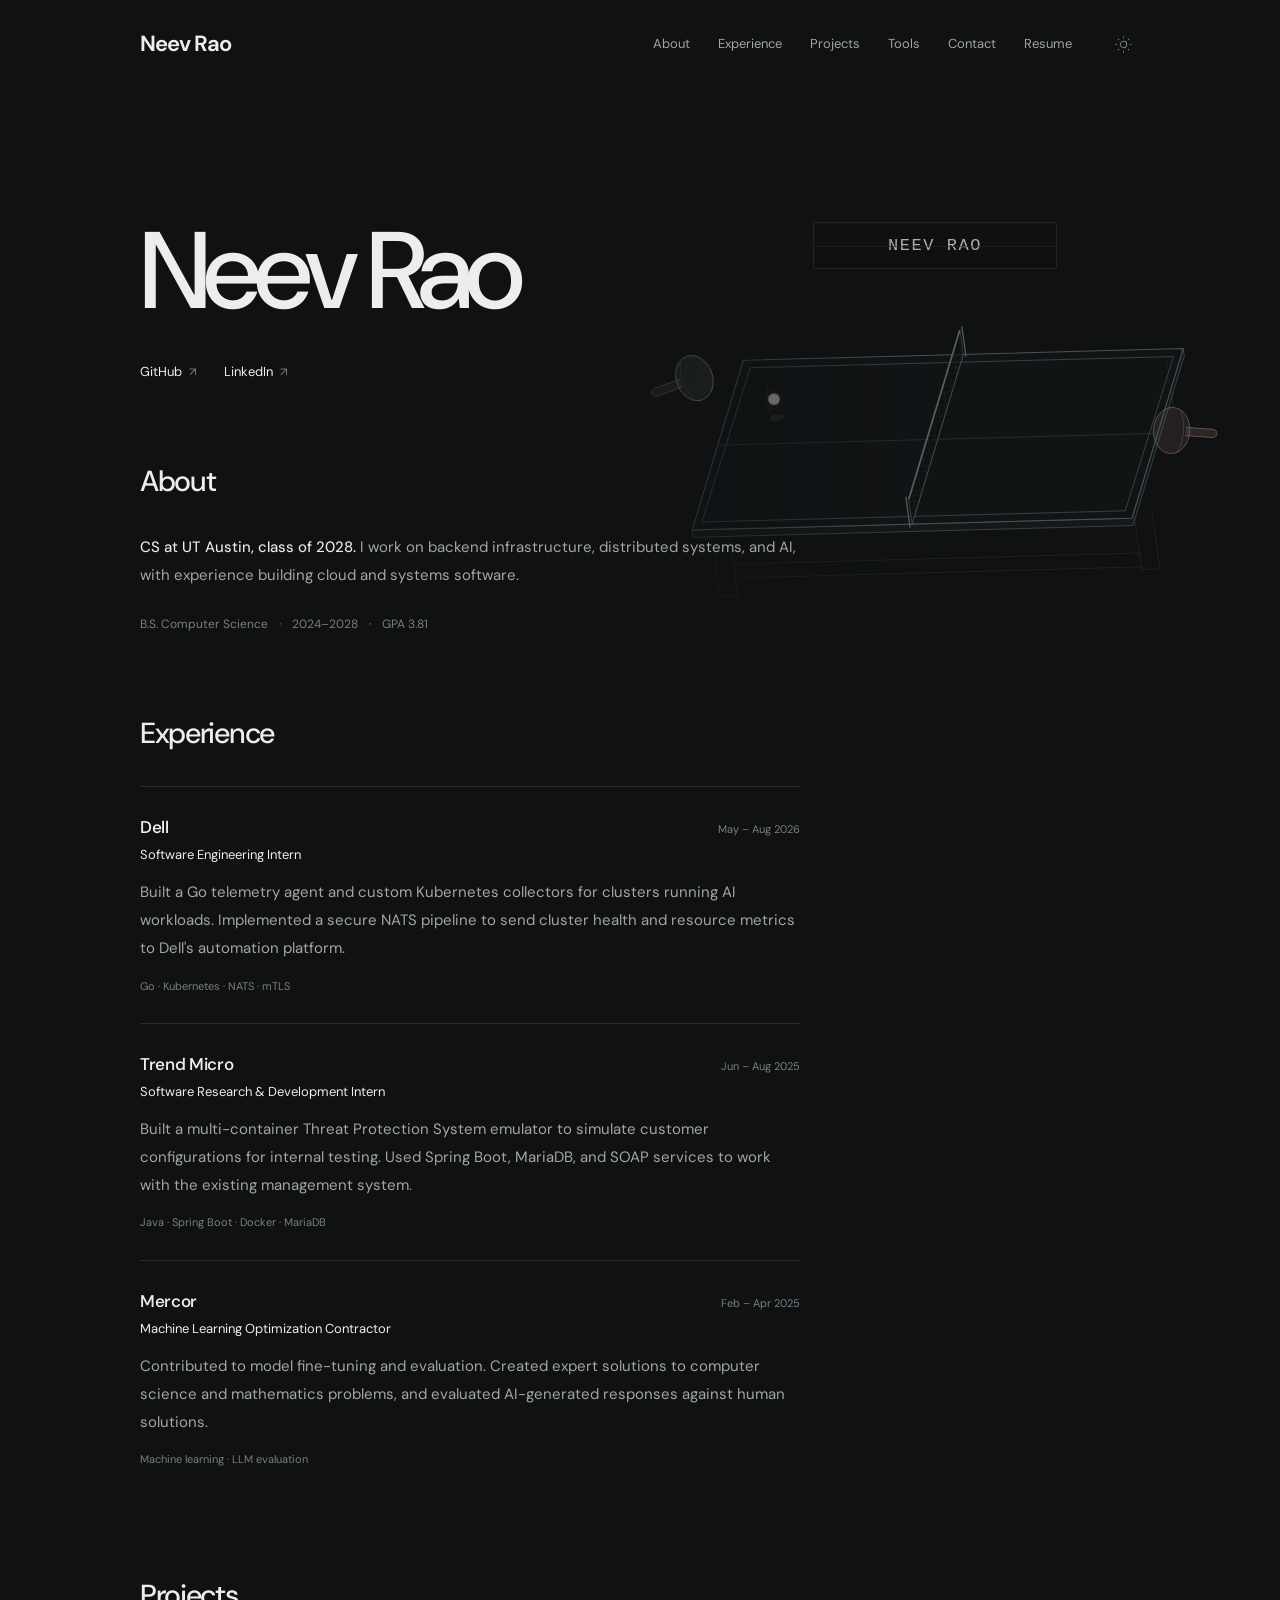
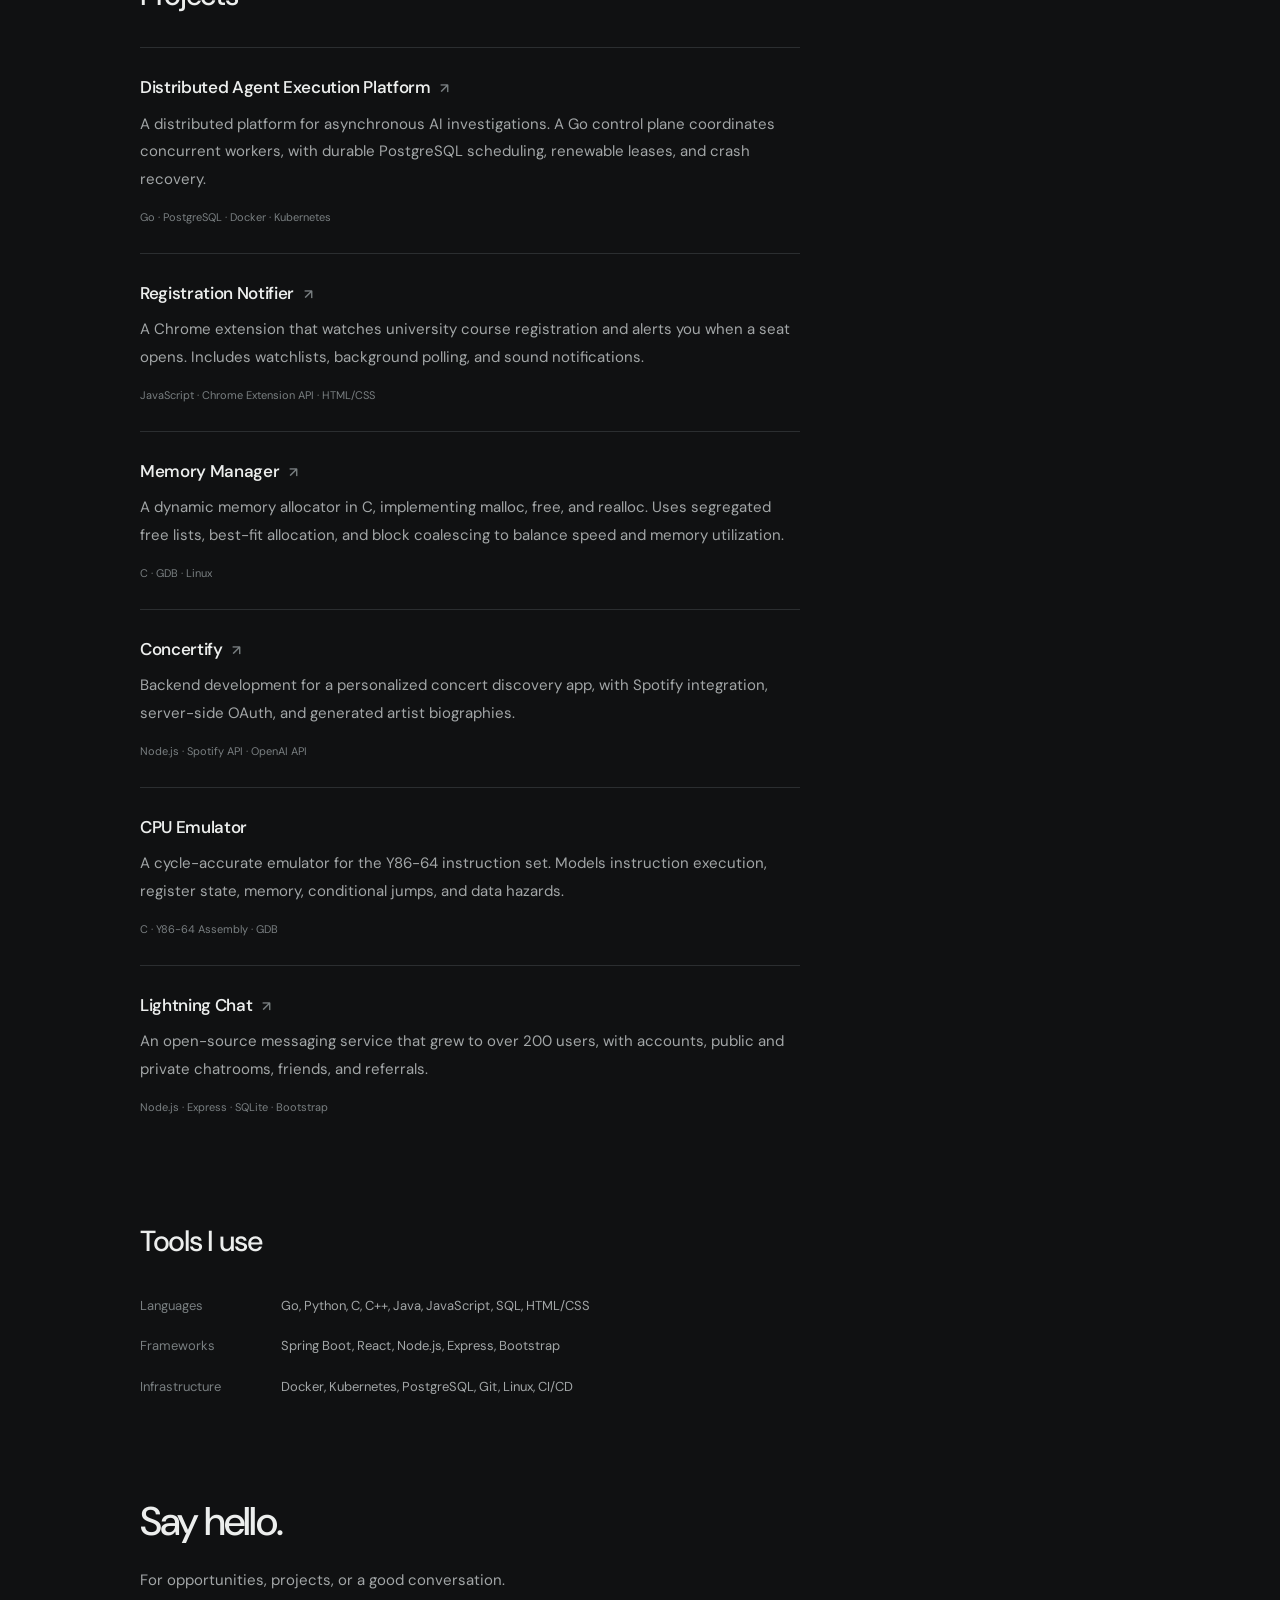
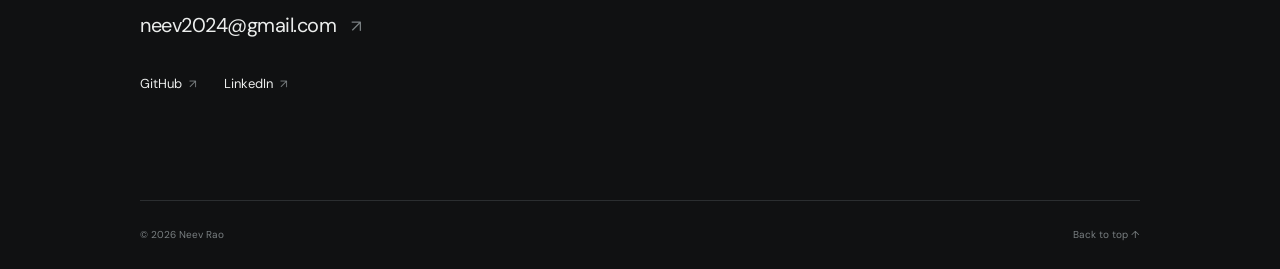
==== commit 1c4c3487: "Show full name in the header Co-Authored-By: Claude Opus 5.5 <noreply@anthropic.com>" ====
--- a/index.html
+++ b/index.html
@@ -1,87 +1,87 @@
-<!doctype html>
-<html lang="en" data-theme="dark">
-<head>
-  <meta charset="utf-8">
-  <meta name="viewport" content="width=device-width, initial-scale=1">
-  <meta name="color-scheme" content="dark light">
-  <meta name="theme-color" content="#101112">
-  <meta name="description" content="Neev Rao — computer science at UT Austin. Backend development, distributed systems, and low-level engineering.">
-  <meta property="og:title" content="Neev Rao — Software Engineer">
-  <meta property="og:description" content="Computer science at UT Austin. Backend development, distributed systems, and low-level engineering.">
-  <meta property="og:type" content="website">
-  <title>Neev Rao — Software Engineer</title>
-  <link rel="icon" href="./favicon.svg" type="image/svg+xml">
-  <link rel="stylesheet" href="./styles.css">
-  <script src="./script.js" type="module"></script>
-</head>
-<body>
-  <a class="skip-link" href="#main">Skip to content</a>
-  <!-- Decorative only: the rally is driven by scroll distance, never by a timer. -->
-    <div class="scoreboard" data-section="home" aria-hidden="true" inert>
-      <div class="scoreboard-display"><span class="scoreboard-label">Neev Rao</span><span class="scoreboard-flap scoreboard-old" hidden>Neev Rao</span><span class="scoreboard-flap scoreboard-new" hidden>Neev Rao</span><span class="scoreboard-seam"></span></div>
-    </div>
-  <div class="pong-background" aria-hidden="true" inert>
-    <svg class="pong-table" viewBox="0 0 800 600" fill="none" xmlns="http://www.w3.org/2000/svg">
-      <defs><pattern id="net-mesh" width="9" height="7" patternUnits="userSpaceOnUse"><path d="M9 0H0V7" class="net-thread"/></pattern></defs>
-      <g class="table-legs"><path d="M102 387v72l22 3v-72M194 193v60M635 429v72l-22-3v-72M678 251v58"/><path d="m124 440 489 55M124 423l489 55"/></g>
-      <path class="table-edge" d="m80 375 530 60 90-195v9l-90 195-530-60Z"/>
-      <path class="table-surface" d="m170 180 530 60-90 195-530-60Z"/>
-      <path class="table-line" d="m177 190 510 58-84 177-510-58Z"/>
-      <path class="table-line center-line" d="m125 277.5 530 60"/>
-      <path class="table-line" d="m435 210-90 195"/>
-      <g class="table-net"><path class="net-surface" d="m435 180-90 195v30l90-195Z"/><path fill="url(#net-mesh)" d="m435 180-90 195v30l90-195Z"/><path class="net-tape" d="m435 180-90 195"/><path class="net-post" d="M438 176v37M342 371v38"/></g>
-      <ellipse id="ball-shadow" class="ball-shadow" cx="260" cy="290" rx="10" ry="4"/>
-      <g id="paddle-left" transform="translate(100 230)"><g id="paddle-left-swing"><path class="paddle-handle" d="M-17-5h-33a4 4 0 0 0 0 10h33"/><ellipse class="paddle-face paddle-face-left" rx="22" ry="28"/><path class="paddle-seam" d="M-9-25c-7 14-7 36 0 50"/></g></g>
-      <g id="paddle-right" transform="translate(690 310)"><g id="paddle-right-swing"><path class="paddle-handle" d="M17-5h33a4 4 0 0 1 0 10H17"/><ellipse class="paddle-face paddle-face-right" rx="22" ry="28"/><path class="paddle-seam" d="M9-25c7 14 7 36 0 50"/></g></g>
-      <circle id="hit-ring" class="hit-ring" r="15" opacity="0"/>
-      <circle id="ball-trail-2" class="ball-trail" r="4" opacity=".12"/>
-      <circle id="ball-trail-1" class="ball-trail" r="5" opacity=".25"/>
-      <circle id="pong-ball" class="pong-ball" cx="260" cy="267" r="7"/>
-    </svg>
-  </div>
-  <header class="site-header">
-    <div class="header-inner">
-      <a class="wordmark" href="#home" aria-label="Neev Rao, home">nr.</a>
-      <nav aria-label="Main navigation" class="main-nav" id="main-nav"><a href="#about">About</a><a href="#experience">Experience</a><a href="#projects">Projects</a><a href="#skills">Tools</a><a href="#contact">Contact</a><a href="./Neev_Rao_Resume.pdf" target="_blank" rel="noopener">Resume</a></nav>
-      <div class="header-actions">
-        <button class="theme-toggle" type="button" aria-label="Switch to light theme" title="Switch theme"><svg class="sun-icon" viewBox="0 0 24 24" fill="none" stroke="currentColor" stroke-width="1.3" aria-hidden="true"><circle cx="12" cy="12" r="4"/><path d="M12 2v2m0 16v2M2 12h2m16 0h2M4.9 4.9l1.4 1.4m11.4 11.4 1.4 1.4m0-14.2-1.4 1.4M6.3 17.7l-1.4 1.4"/></svg><svg class="moon-icon" viewBox="0 0 24 24" fill="none" stroke="currentColor" stroke-width="1.3" aria-hidden="true"><path d="M20.5 14.1A8.8 8.8 0 0 1 9.9 3.5a8.8 8.8 0 1 0 10.6 10.6Z"/></svg></button>
-        <button class="menu-toggle" type="button" aria-label="Open navigation" aria-expanded="false" aria-controls="main-nav"><span></span><span></span></button>
-      </div>
-    </div>
-  </header>
-  <main id="main" class="container">
-    <section class="hero" id="home" aria-labelledby="hero-title">
-      <h1 id="hero-title">Neev Rao</h1>
-      <div class="inline-links"><a href="https://github.com/neev-rao" target="_blank" rel="noopener noreferrer">GitHub <span aria-hidden="true">↗</span></a><a href="https://www.linkedin.com/in/neev-rao-97a772250/" target="_blank" rel="noopener noreferrer">LinkedIn <span aria-hidden="true">↗</span></a></div>
-    </section>
-    <section class="section" id="about" aria-labelledby="about-title">
-      <h2 id="about-title">About</h2>
-      <div class="about-copy"><p><strong>CS at UT Austin, class of 2028.</strong> I work on backend infrastructure, distributed systems, and AI, with experience building cloud and systems software.</p></div>
-      <p class="education-note">B.S. Computer Science <span>·</span> 2024–2028 <span>·</span> GPA 3.81</p>
-    </section>
-    <section class="section" id="experience" aria-labelledby="experience-title">
-      <h2 id="experience-title">Experience</h2>
-      <div class="experience-list">
-        <article class="experience-row"><div class="entry-heading"><h3>Dell</h3><p class="entry-date">May – Aug 2026</p></div><p class="role">Software Engineering Intern</p><p>Built a Go telemetry agent and custom Kubernetes collectors for clusters running AI workloads. Implemented a secure NATS pipeline to send cluster health and resource metrics to Dell's automation platform.</p><p class="technologies">Go · Kubernetes · NATS · mTLS</p></article>
-        <article class="experience-row"><div class="entry-heading"><h3>Trend Micro</h3><p class="entry-date">Jun – Aug 2025</p></div><p class="role">Software Research &amp; Development Intern</p><p>Built a multi-container Threat Protection System emulator to simulate customer configurations for internal testing. Used Spring Boot, MariaDB, and SOAP services to work with the existing management system.</p><p class="technologies">Java · Spring Boot · Docker · MariaDB</p></article>
-        <article class="experience-row"><div class="entry-heading"><h3>Mercor</h3><p class="entry-date">Feb – Apr 2025</p></div><p class="role">Machine Learning Optimization Contractor</p><p>Contributed to model fine-tuning and evaluation. Created expert solutions to computer science and mathematics problems, and evaluated AI-generated responses against human solutions.</p><p class="technologies">Machine learning · LLM evaluation</p></article>
-      </div>
-    </section>
-    <section class="section" id="projects" aria-labelledby="projects-title">
-      <h2 id="projects-title">Projects</h2>
-      <div class="project-list">
-        <article class="project"><h3><a href="https://github.com/neev-rao/distributed-agent-service" target="_blank" rel="noopener noreferrer">Distributed Agent Execution Platform <span aria-hidden="true">↗</span></a></h3><p>A distributed platform for asynchronous AI investigations. A Go control plane coordinates concurrent workers, with durable PostgreSQL scheduling, renewable leases, and crash recovery.</p><p class="technologies">Go · PostgreSQL · Docker · Kubernetes</p></article>
-        <article class="project"><h3><a href="https://github.com/neev-rao/registration-notifier" target="_blank" rel="noopener noreferrer">Registration Notifier <span aria-hidden="true">↗</span></a></h3><p>A Chrome extension that watches university course registration and alerts you when a seat opens. Includes watchlists, background polling, and sound notifications.</p><p class="technologies">JavaScript · Chrome Extension API · HTML/CSS</p></article>
-        <article class="project"><h3><a href="https://github.com/neev-rao/memory-manager" target="_blank" rel="noopener noreferrer">Memory Manager <span aria-hidden="true">↗</span></a></h3><p>A dynamic memory allocator in C, implementing malloc, free, and realloc. Uses segregated free lists, best-fit allocation, and block coalescing to balance speed and memory utilization.</p><p class="technologies">C · GDB · Linux</p></article>
-        <article class="project"><h3><a href="https://github.com/softwaresat/concertify" target="_blank" rel="noopener noreferrer">Concertify <span aria-hidden="true">↗</span></a></h3><p>Backend development for a personalized concert discovery app, with Spotify integration, server-side OAuth, and generated artist biographies.</p><p class="technologies">Node.js · Spotify API · OpenAI API</p></article>
-        <article class="project"><h3>CPU Emulator</h3><p>A cycle-accurate emulator for the Y86-64 instruction set. Models instruction execution, register state, memory, conditional jumps, and data hazards.</p><p class="technologies">C · Y86-64 Assembly · GDB</p></article>
-        <article class="project"><h3><a href="https://github.com/softwaresat/lightning-chat" target="_blank" rel="noopener noreferrer">Lightning Chat <span aria-hidden="true">↗</span></a></h3><p>An open-source messaging service that grew to over 200 users, with accounts, public and private chatrooms, friends, and referrals.</p><p class="technologies">Node.js · Express · SQLite · Bootstrap</p></article>
-      </div>
-    </section>
-    <section class="section" id="skills" aria-labelledby="skills-title"><h2 id="skills-title">Tools I use</h2><dl class="skills-list"><div><dt>Languages</dt><dd>Go, Python, C, C++, Java, JavaScript, SQL, HTML/CSS</dd></div><div><dt>Frameworks</dt><dd>Spring Boot, React, Node.js, Express, Bootstrap</dd></div><div><dt>Infrastructure</dt><dd>Docker, Kubernetes, PostgreSQL, Git, Linux, CI/CD</dd></div></dl></section>
-    <section class="section contact-section" id="contact" aria-labelledby="contact-title"><h2 id="contact-title">Say hello.</h2><p>For opportunities, projects, or a good conversation.</p><a class="email-link" href="mailto:neev2024@gmail.com">neev2024@gmail.com <span aria-hidden="true">↗</span></a><div class="inline-links"><a href="https://github.com/neev-rao" target="_blank" rel="noopener noreferrer">GitHub <span aria-hidden="true">↗</span></a><a href="https://www.linkedin.com/in/neev-rao-97a772250/" target="_blank" rel="noopener noreferrer">LinkedIn <span aria-hidden="true">↗</span></a></div></section>
-  </main>
-  <footer class="site-footer container"><span>© <span id="year">2026</span> Neev Rao</span><div class="footer-actions"><a href="#home">Back to top ↑</a></div></footer>
-</body>
-</html>
-
+<!doctype html>
+<html lang="en" data-theme="dark">
+<head>
+  <meta charset="utf-8">
+  <meta name="viewport" content="width=device-width, initial-scale=1">
+  <meta name="color-scheme" content="dark light">
+  <meta name="theme-color" content="#101112">
+  <meta name="description" content="Neev Rao — computer science at UT Austin. Backend development, distributed systems, and low-level engineering.">
+  <meta property="og:title" content="Neev Rao — Software Engineer">
+  <meta property="og:description" content="Computer science at UT Austin. Backend development, distributed systems, and low-level engineering.">
+  <meta property="og:type" content="website">
+  <title>Neev Rao — Software Engineer</title>
+  <link rel="icon" href="./favicon.svg" type="image/svg+xml">
+  <link rel="stylesheet" href="./styles.css">
+  <script src="./script.js" type="module"></script>
+</head>
+<body>
+  <a class="skip-link" href="#main">Skip to content</a>
+  <!-- Decorative only: the rally is driven by scroll distance, never by a timer. -->
+    <div class="scoreboard" data-section="home" aria-hidden="true" inert>
+      <div class="scoreboard-display"><span class="scoreboard-label">Neev Rao</span><span class="scoreboard-flap scoreboard-old" hidden>Neev Rao</span><span class="scoreboard-flap scoreboard-new" hidden>Neev Rao</span><span class="scoreboard-seam"></span></div>
+    </div>
+  <div class="pong-background" aria-hidden="true" inert>
+    <svg class="pong-table" viewBox="0 0 800 600" fill="none" xmlns="http://www.w3.org/2000/svg">
+      <defs><pattern id="net-mesh" width="9" height="7" patternUnits="userSpaceOnUse"><path d="M9 0H0V7" class="net-thread"/></pattern></defs>
+      <g class="table-legs"><path d="M102 387v72l22 3v-72M194 193v60M635 429v72l-22-3v-72M678 251v58"/><path d="m124 440 489 55M124 423l489 55"/></g>
+      <path class="table-edge" d="m80 375 530 60 90-195v9l-90 195-530-60Z"/>
+      <path class="table-surface" d="m170 180 530 60-90 195-530-60Z"/>
+      <path class="table-line" d="m177 190 510 58-84 177-510-58Z"/>
+      <path class="table-line center-line" d="m125 277.5 530 60"/>
+      <path class="table-line" d="m435 210-90 195"/>
+      <g class="table-net"><path class="net-surface" d="m435 180-90 195v30l90-195Z"/><path fill="url(#net-mesh)" d="m435 180-90 195v30l90-195Z"/><path class="net-tape" d="m435 180-90 195"/><path class="net-post" d="M438 176v37M342 371v38"/></g>
+      <ellipse id="ball-shadow" class="ball-shadow" cx="260" cy="290" rx="10" ry="4"/>
+      <g id="paddle-left" transform="translate(100 230)"><g id="paddle-left-swing"><path class="paddle-handle" d="M-17-5h-33a4 4 0 0 0 0 10h33"/><ellipse class="paddle-face paddle-face-left" rx="22" ry="28"/><path class="paddle-seam" d="M-9-25c-7 14-7 36 0 50"/></g></g>
+      <g id="paddle-right" transform="translate(690 310)"><g id="paddle-right-swing"><path class="paddle-handle" d="M17-5h33a4 4 0 0 1 0 10H17"/><ellipse class="paddle-face paddle-face-right" rx="22" ry="28"/><path class="paddle-seam" d="M9-25c7 14 7 36 0 50"/></g></g>
+      <circle id="hit-ring" class="hit-ring" r="15" opacity="0"/>
+      <circle id="ball-trail-2" class="ball-trail" r="4" opacity=".12"/>
+      <circle id="ball-trail-1" class="ball-trail" r="5" opacity=".25"/>
+      <circle id="pong-ball" class="pong-ball" cx="260" cy="267" r="7"/>
+    </svg>
+  </div>
+  <header class="site-header">
+    <div class="header-inner">
+      <a class="wordmark" href="#home" aria-label="Neev Rao, home">Neev Rao</a>
+      <nav aria-label="Main navigation" class="main-nav" id="main-nav"><a href="#about">About</a><a href="#experience">Experience</a><a href="#projects">Projects</a><a href="#skills">Tools</a><a href="#contact">Contact</a><a href="./Neev_Rao_Resume.pdf" target="_blank" rel="noopener">Resume</a></nav>
+      <div class="header-actions">
+        <button class="theme-toggle" type="button" aria-label="Switch to light theme" title="Switch theme"><svg class="sun-icon" viewBox="0 0 24 24" fill="none" stroke="currentColor" stroke-width="1.3" aria-hidden="true"><circle cx="12" cy="12" r="4"/><path d="M12 2v2m0 16v2M2 12h2m16 0h2M4.9 4.9l1.4 1.4m11.4 11.4 1.4 1.4m0-14.2-1.4 1.4M6.3 17.7l-1.4 1.4"/></svg><svg class="moon-icon" viewBox="0 0 24 24" fill="none" stroke="currentColor" stroke-width="1.3" aria-hidden="true"><path d="M20.5 14.1A8.8 8.8 0 0 1 9.9 3.5a8.8 8.8 0 1 0 10.6 10.6Z"/></svg></button>
+        <button class="menu-toggle" type="button" aria-label="Open navigation" aria-expanded="false" aria-controls="main-nav"><span></span><span></span></button>
+      </div>
+    </div>
+  </header>
+  <main id="main" class="container">
+    <section class="hero" id="home" aria-labelledby="hero-title">
+      <h1 id="hero-title">Neev Rao</h1>
+      <div class="inline-links"><a href="https://github.com/neev-rao" target="_blank" rel="noopener noreferrer">GitHub <span aria-hidden="true">↗</span></a><a href="https://www.linkedin.com/in/neev-rao-97a772250/" target="_blank" rel="noopener noreferrer">LinkedIn <span aria-hidden="true">↗</span></a></div>
+    </section>
+    <section class="section" id="about" aria-labelledby="about-title">
+      <h2 id="about-title">About</h2>
+      <div class="about-copy"><p><strong>CS at UT Austin, class of 2028.</strong> I work on backend infrastructure, distributed systems, and AI, with experience building cloud and systems software.</p></div>
+      <p class="education-note">B.S. Computer Science <span>·</span> 2024–2028 <span>·</span> GPA 3.81</p>
+    </section>
+    <section class="section" id="experience" aria-labelledby="experience-title">
+      <h2 id="experience-title">Experience</h2>
+      <div class="experience-list">
+        <article class="experience-row"><div class="entry-heading"><h3>Dell</h3><p class="entry-date">May – Aug 2026</p></div><p class="role">Software Engineering Intern</p><p>Built a Go telemetry agent and custom Kubernetes collectors for clusters running AI workloads. Implemented a secure NATS pipeline to send cluster health and resource metrics to Dell's automation platform.</p><p class="technologies">Go · Kubernetes · NATS · mTLS</p></article>
+        <article class="experience-row"><div class="entry-heading"><h3>Trend Micro</h3><p class="entry-date">Jun – Aug 2025</p></div><p class="role">Software Research &amp; Development Intern</p><p>Built a multi-container Threat Protection System emulator to simulate customer configurations for internal testing. Used Spring Boot, MariaDB, and SOAP services to work with the existing management system.</p><p class="technologies">Java · Spring Boot · Docker · MariaDB</p></article>
+        <article class="experience-row"><div class="entry-heading"><h3>Mercor</h3><p class="entry-date">Feb – Apr 2025</p></div><p class="role">Machine Learning Optimization Contractor</p><p>Contributed to model fine-tuning and evaluation. Created expert solutions to computer science and mathematics problems, and evaluated AI-generated responses against human solutions.</p><p class="technologies">Machine learning · LLM evaluation</p></article>
+      </div>
+    </section>
+    <section class="section" id="projects" aria-labelledby="projects-title">
+      <h2 id="projects-title">Projects</h2>
+      <div class="project-list">
+        <article class="project"><h3><a href="https://github.com/neev-rao/distributed-agent-service" target="_blank" rel="noopener noreferrer">Distributed Agent Execution Platform <span aria-hidden="true">↗</span></a></h3><p>A distributed platform for asynchronous AI investigations. A Go control plane coordinates concurrent workers, with durable PostgreSQL scheduling, renewable leases, and crash recovery.</p><p class="technologies">Go · PostgreSQL · Docker · Kubernetes</p></article>
+        <article class="project"><h3><a href="https://github.com/neev-rao/registration-notifier" target="_blank" rel="noopener noreferrer">Registration Notifier <span aria-hidden="true">↗</span></a></h3><p>A Chrome extension that watches university course registration and alerts you when a seat opens. Includes watchlists, background polling, and sound notifications.</p><p class="technologies">JavaScript · Chrome Extension API · HTML/CSS</p></article>
+        <article class="project"><h3><a href="https://github.com/neev-rao/memory-manager" target="_blank" rel="noopener noreferrer">Memory Manager <span aria-hidden="true">↗</span></a></h3><p>A dynamic memory allocator in C, implementing malloc, free, and realloc. Uses segregated free lists, best-fit allocation, and block coalescing to balance speed and memory utilization.</p><p class="technologies">C · GDB · Linux</p></article>
+        <article class="project"><h3><a href="https://github.com/softwaresat/concertify" target="_blank" rel="noopener noreferrer">Concertify <span aria-hidden="true">↗</span></a></h3><p>Backend development for a personalized concert discovery app, with Spotify integration, server-side OAuth, and generated artist biographies.</p><p class="technologies">Node.js · Spotify API · OpenAI API</p></article>
+        <article class="project"><h3>CPU Emulator</h3><p>A cycle-accurate emulator for the Y86-64 instruction set. Models instruction execution, register state, memory, conditional jumps, and data hazards.</p><p class="technologies">C · Y86-64 Assembly · GDB</p></article>
+        <article class="project"><h3><a href="https://github.com/softwaresat/lightning-chat" target="_blank" rel="noopener noreferrer">Lightning Chat <span aria-hidden="true">↗</span></a></h3><p>An open-source messaging service that grew to over 200 users, with accounts, public and private chatrooms, friends, and referrals.</p><p class="technologies">Node.js · Express · SQLite · Bootstrap</p></article>
+      </div>
+    </section>
+    <section class="section" id="skills" aria-labelledby="skills-title"><h2 id="skills-title">Tools I use</h2><dl class="skills-list"><div><dt>Languages</dt><dd>Go, Python, C, C++, Java, JavaScript, SQL, HTML/CSS</dd></div><div><dt>Frameworks</dt><dd>Spring Boot, React, Node.js, Express, Bootstrap</dd></div><div><dt>Infrastructure</dt><dd>Docker, Kubernetes, PostgreSQL, Git, Linux, CI/CD</dd></div></dl></section>
+    <section class="section contact-section" id="contact" aria-labelledby="contact-title"><h2 id="contact-title">Say hello.</h2><p>For opportunities, projects, or a good conversation.</p><a class="email-link" href="mailto:neev2024@gmail.com">neev2024@gmail.com <span aria-hidden="true">↗</span></a><div class="inline-links"><a href="https://github.com/neev-rao" target="_blank" rel="noopener noreferrer">GitHub <span aria-hidden="true">↗</span></a><a href="https://www.linkedin.com/in/neev-rao-97a772250/" target="_blank" rel="noopener noreferrer">LinkedIn <span aria-hidden="true">↗</span></a></div></section>
+  </main>
+  <footer class="site-footer container"><span>© <span id="year">2026</span> Neev Rao</span><div class="footer-actions"><a href="#home">Back to top ↑</a></div></footer>
+</body>
+</html>
+
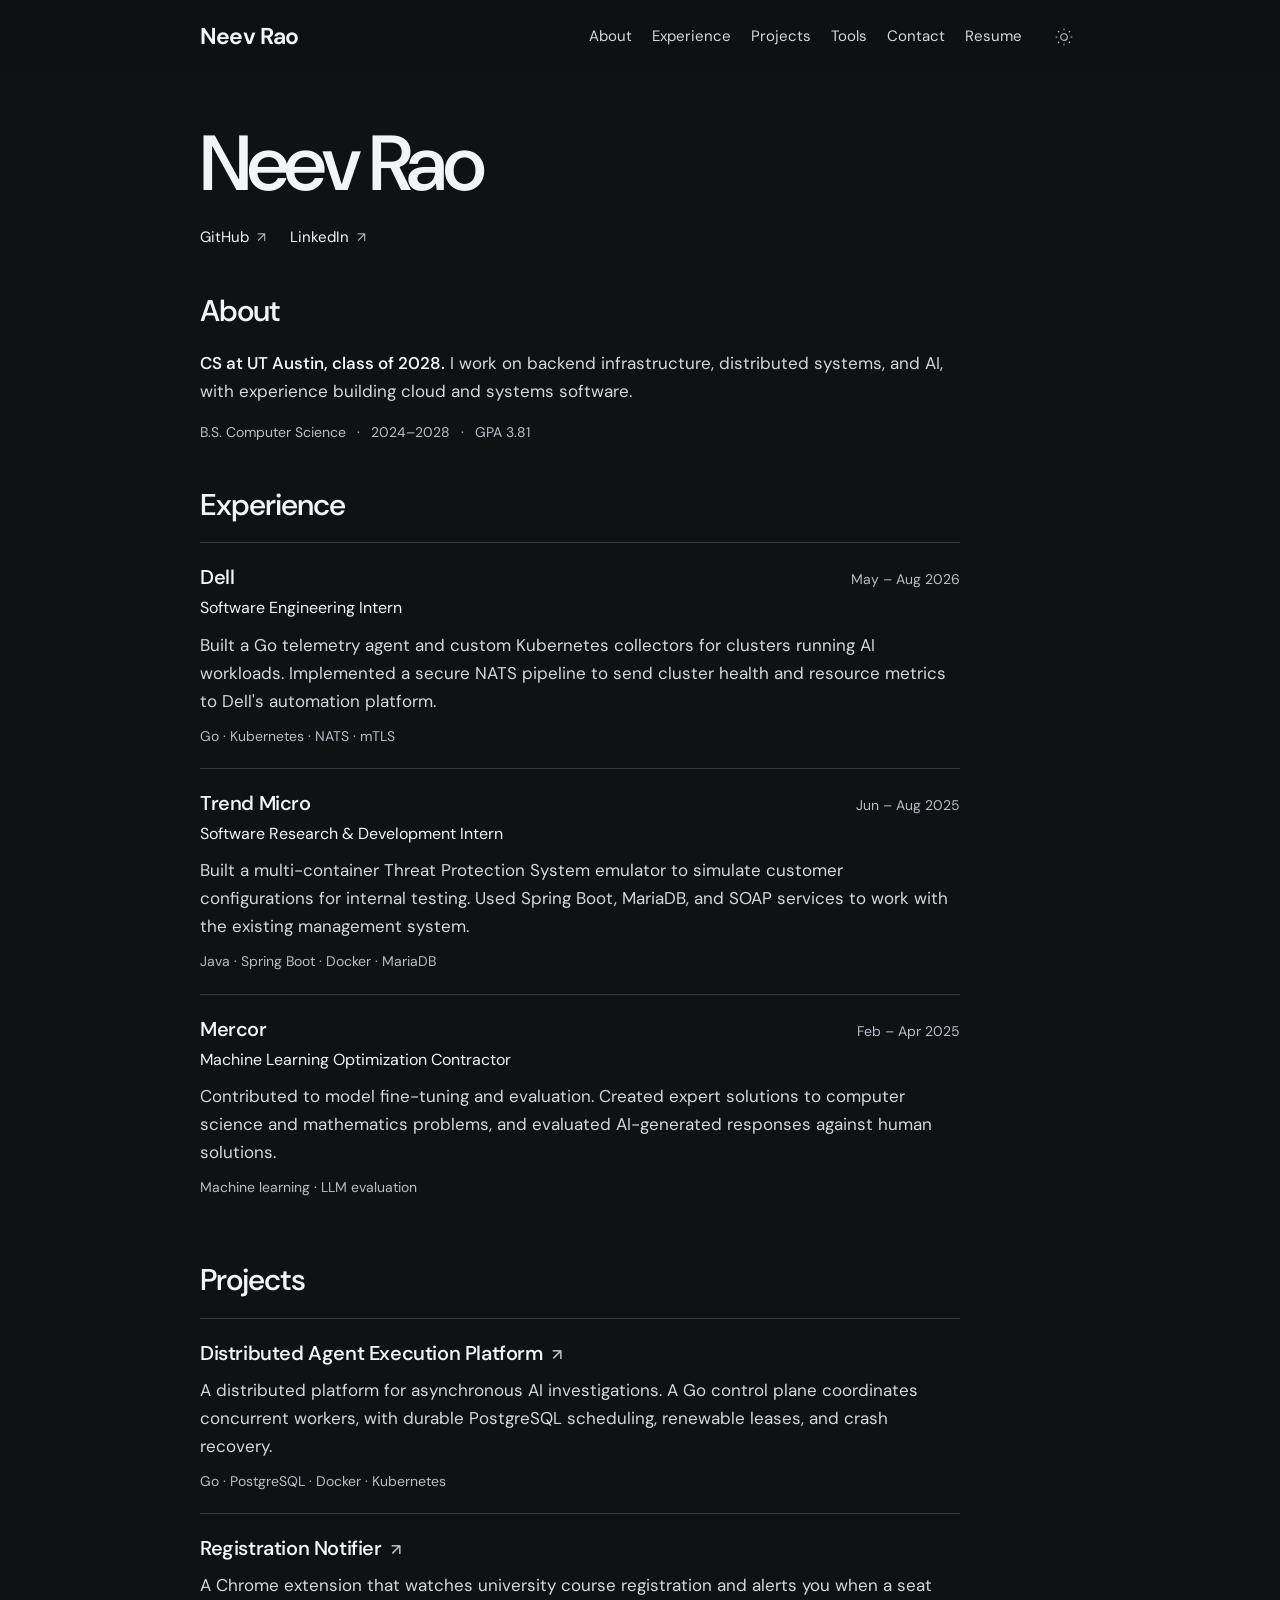
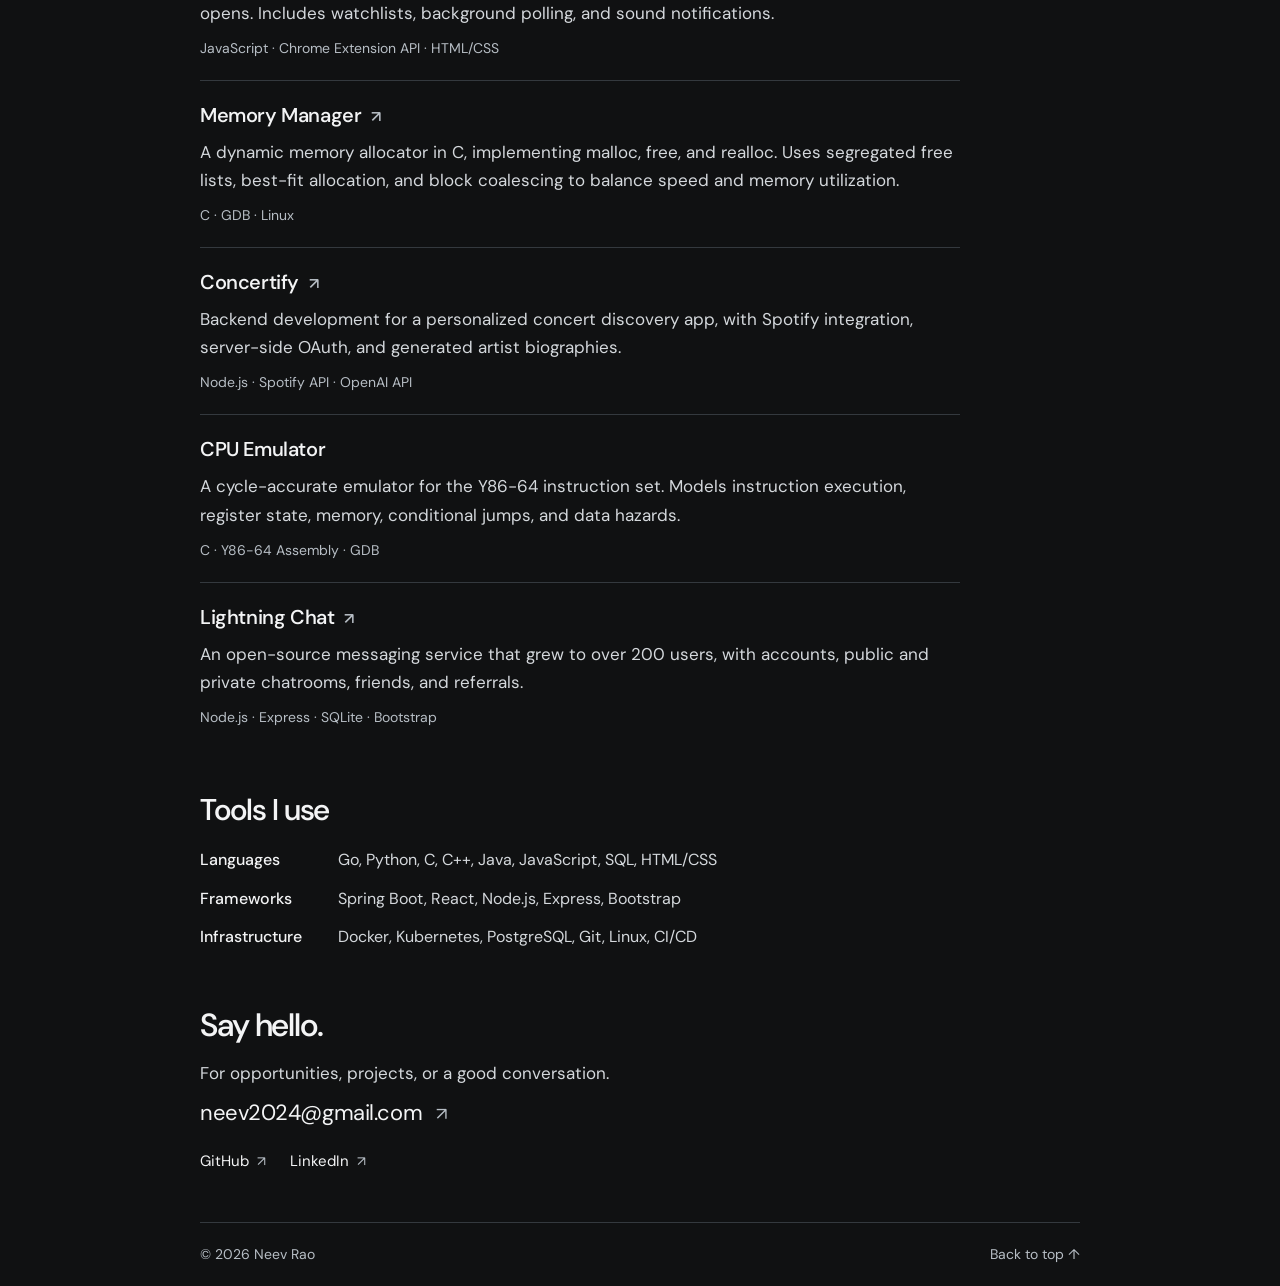
==== commit 46c9938f: "Remove ping pong table and scoreboard; improve text contrast and tighten spacing Co-Authored-By: Cla" ====
--- a/index.html
+++ b/index.html
@@ -16,29 +16,6 @@
 </head>
 <body>
   <a class="skip-link" href="#main">Skip to content</a>
-  <!-- Decorative only: the rally is driven by scroll distance, never by a timer. -->
-    <div class="scoreboard" data-section="home" aria-hidden="true" inert>
-      <div class="scoreboard-display"><span class="scoreboard-label">Neev Rao</span><span class="scoreboard-flap scoreboard-old" hidden>Neev Rao</span><span class="scoreboard-flap scoreboard-new" hidden>Neev Rao</span><span class="scoreboard-seam"></span></div>
-    </div>
-  <div class="pong-background" aria-hidden="true" inert>
-    <svg class="pong-table" viewBox="0 0 800 600" fill="none" xmlns="http://www.w3.org/2000/svg">
-      <defs><pattern id="net-mesh" width="9" height="7" patternUnits="userSpaceOnUse"><path d="M9 0H0V7" class="net-thread"/></pattern></defs>
-      <g class="table-legs"><path d="M102 387v72l22 3v-72M194 193v60M635 429v72l-22-3v-72M678 251v58"/><path d="m124 440 489 55M124 423l489 55"/></g>
-      <path class="table-edge" d="m80 375 530 60 90-195v9l-90 195-530-60Z"/>
-      <path class="table-surface" d="m170 180 530 60-90 195-530-60Z"/>
-      <path class="table-line" d="m177 190 510 58-84 177-510-58Z"/>
-      <path class="table-line center-line" d="m125 277.5 530 60"/>
-      <path class="table-line" d="m435 210-90 195"/>
-      <g class="table-net"><path class="net-surface" d="m435 180-90 195v30l90-195Z"/><path fill="url(#net-mesh)" d="m435 180-90 195v30l90-195Z"/><path class="net-tape" d="m435 180-90 195"/><path class="net-post" d="M438 176v37M342 371v38"/></g>
-      <ellipse id="ball-shadow" class="ball-shadow" cx="260" cy="290" rx="10" ry="4"/>
-      <g id="paddle-left" transform="translate(100 230)"><g id="paddle-left-swing"><path class="paddle-handle" d="M-17-5h-33a4 4 0 0 0 0 10h33"/><ellipse class="paddle-face paddle-face-left" rx="22" ry="28"/><path class="paddle-seam" d="M-9-25c-7 14-7 36 0 50"/></g></g>
-      <g id="paddle-right" transform="translate(690 310)"><g id="paddle-right-swing"><path class="paddle-handle" d="M17-5h33a4 4 0 0 1 0 10H17"/><ellipse class="paddle-face paddle-face-right" rx="22" ry="28"/><path class="paddle-seam" d="M9-25c7 14 7 36 0 50"/></g></g>
-      <circle id="hit-ring" class="hit-ring" r="15" opacity="0"/>
-      <circle id="ball-trail-2" class="ball-trail" r="4" opacity=".12"/>
-      <circle id="ball-trail-1" class="ball-trail" r="5" opacity=".25"/>
-      <circle id="pong-ball" class="pong-ball" cx="260" cy="267" r="7"/>
-    </svg>
-  </div>
   <header class="site-header">
     <div class="header-inner">
       <a class="wordmark" href="#home" aria-label="Neev Rao, home">Neev Rao</a>
@@ -84,4 +61,3 @@
   <footer class="site-footer container"><span>© <span id="year">2026</span> Neev Rao</span><div class="footer-actions"><a href="#home">Back to top ↑</a></div></footer>
 </body>
 </html>
-
--- a/styles.css
+++ b/styles.css
@@ -1,35 +1,11 @@
 @import url('https://fonts.googleapis.com/css2?family=DM+Sans:wght@400;450;500;550;600;650;700&display=swap');
-:root{--bg:#101112;--ink:#eceeed;--muted:#a2a6a7;--quiet:#797f81;--line:#2b2e30;--accent:#bfd2cf;--table:#687f7e;--table-fill:#151e20;--net:#829392;--paddle:#b3c7c3;--paddle-other:#a38a7b;--ball:#e9e2d3;--header:rgba(16,17,18,.94);--font:'DM Sans',Arial,sans-serif;color-scheme:dark}
-[data-theme=light]{--bg:#fafaf8;--ink:#202525;--muted:#595f61;--quiet:#717a7c;--line:#dedfda;--accent:#476c66;--table:#8d9d98;--table-fill:#e9eeea;--net:#768782;--paddle:#5b8074;--paddle-other:#9d7666;--ball:#79664e;--header:rgba(250,250,248,.95);color-scheme:light}
-*{box-sizing:border-box}html{scroll-behavior:smooth;scroll-padding-top:110px}body{margin:0;background:var(--bg);color:var(--ink);font:16px/1.8 var(--font);-webkit-font-smoothing:antialiased}h1,h2,h3,p{margin:0}a{color:inherit;text-decoration:none;text-underline-offset:5px}button{font:inherit;cursor:pointer}button,a{touch-action:manipulation;-webkit-tap-highlight-color:transparent}button:focus-visible,a:focus-visible{outline:2px solid var(--accent);outline-offset:6px}a:hover{color:var(--accent)}a:hover span[aria-hidden]{display:inline-block;transform:translate(2px,-2px)}a span[aria-hidden]{transition:transform .15s}::selection{color:var(--bg);background:var(--accent)}[hidden]{display:none!important}.container,.header-inner{width:min(1000px,calc(100% - 96px));margin-inline:auto}.site-header,main,.site-footer{position:relative;z-index:1}.skip-link{position:fixed;top:-100px;left:20px;z-index:20;background:var(--ink);color:var(--bg);padding:8px 18px}.skip-link:focus{top:12px}
-.site-header{position:sticky;top:0;z-index:10;background:var(--header)}.header-inner{height:88px;display:flex;align-items:center;gap:34px}.wordmark{font-weight:650;font-size:22px;letter-spacing:-1px;line-height:1}.main-nav{display:flex;gap:28px;margin-left:auto;font-size:13px;color:var(--muted)}.main-nav a[aria-current=location]{color:var(--ink)}.header-actions{display:flex;align-items:center;gap:20px}.theme-toggle{border:0;color:var(--quiet);background:none;display:grid;place-items:center;padding:8px;width:34px;height:34px}.theme-toggle:hover{color:var(--ink)}.theme-toggle svg{width:19px;height:19px}.moon-icon{display:none}[data-theme=light] .sun-icon{display:none}[data-theme=light] .moon-icon{display:block}.menu-toggle{display:none}
-.hero{padding:125px 0 0;max-width:700px}h1{font-size:clamp(76px,8.5vw,112px);font-weight:500;line-height:1.08;letter-spacing:-.065em}.inline-links{display:flex;gap:27px;margin-top:29px;font-size:13px;flex-wrap:wrap}.inline-links span{color:var(--quiet);font-size:12px;margin-left:4px}
-.section{max-width:660px;padding-top:80px}h2{font-weight:500;font-size:29px;letter-spacing:-.045em;line-height:1.3;margin-bottom:33px}h3{font-size:17px;letter-spacing:-.02em;font-weight:550;line-height:1.6}.section p{font-size:15px;color:var(--muted);line-height:1.85}.about-copy p+p{margin-top:18px}.about-copy strong{color:var(--ink);font-weight:450}.section .education-note{font-size:12px;margin-top:24px;color:var(--quiet)}.education-note span{padding-inline:8px}.experience-row,.project{padding:27px 0;border-top:1px solid var(--line)}.entry-heading{display:flex;align-items:baseline;justify-content:space-between;gap:24px}.section .entry-date{font-size:11px;color:var(--quiet);flex-shrink:0}.section .role{font-size:13px;color:var(--ink);margin:2px 0 12px}.section .technologies{font-size:11px;color:var(--quiet);margin-top:13px}.project{padding:26px 0}.project h3{margin-bottom:9px}.project h3 a span{font-size:14px;color:var(--quiet);margin-left:6px}.skills-list{margin:0;font-size:13px}.skills-list>div{display:grid;grid-template-columns:115px 1fr;gap:26px;margin-bottom:17px}.skills-list dt{color:var(--quiet)}.skills-list dd{margin:0;color:var(--muted)}.contact-section{padding-bottom:105px}.contact-section h2{font-size:40px;margin-bottom:20px}.email-link{display:inline-block;font-size:20px;letter-spacing:-.025em;margin-top:12px}.email-link span{color:var(--quiet);font-size:17px;margin-left:10px}.site-footer{display:flex;justify-content:space-between;align-items:center;gap:20px;border-top:1px solid var(--line);padding-block:25px;font-size:10px;color:var(--quiet)}.footer-actions{display:flex;align-items:center;gap:26px}
-/* The entire scene is a non-interactive background layer. */
-.pong-background{position:fixed;inset:0;z-index:0;pointer-events:none;overflow:hidden;mask-image:linear-gradient(to right,transparent 35%,#000 72%);opacity:.62}.pong-table{position:absolute;width:660px;height:auto;left:calc(50% - 25px);top:48%;transform:translateY(-50%) rotate(-8deg);overflow:visible}.table-surface{fill:var(--table-fill);fill-opacity:.55;stroke:var(--table);stroke-width:1.2;stroke-linejoin:round}.table-edge{fill:var(--table);fill-opacity:.1;stroke:var(--table);stroke-width:.8}.table-line{stroke:var(--table);stroke-width:1;opacity:.8}.center-line{stroke-width:.7;opacity:.6}.table-legs{stroke:var(--table);stroke-width:1;opacity:.3}.net-surface{fill:var(--bg);fill-opacity:.65;stroke:var(--net);stroke-width:.6}.net-thread{stroke:var(--net);stroke-width:.5;opacity:.5}.net-tape{stroke:var(--net);stroke-width:2}.net-post{stroke:var(--net);stroke-width:1.5}.paddle-handle{fill:var(--paddle-other);fill-opacity:.3;stroke:var(--paddle-other);stroke-width:1}.paddle-face{stroke-width:1;fill-opacity:.22}.paddle-face-left{fill:var(--paddle);stroke:var(--paddle)}.paddle-face-right{fill:var(--paddle-other);stroke:var(--paddle-other)}.paddle-seam{stroke:var(--paddle);stroke-width:.7;opacity:.5}.pong-ball,.ball-trail{fill:var(--ball)}.pong-ball{filter:drop-shadow(0 0 4px rgba(233,226,211,.14))}.ball-shadow{fill:var(--table);opacity:.35}.hit-ring{stroke:var(--ball);stroke-width:1}
-@media(min-width:1600px){.pong-table{left:calc(50% + 30px);width:790px}.hero{padding-top:155px}}
-@media(max-width:1050px){.container,.header-inner{width:calc(100% - 80px)}.pong-table{left:48%;width:540px}.pong-background{opacity:.42;mask-image:linear-gradient(to right,transparent 40%,#000 95%)}.section{max-width:620px}.hero{padding-top:105px}}
-@media(max-width:700px){html{scroll-padding-top:92px}.container,.header-inner{width:calc(100% - 48px)}.header-inner{height:74px;gap:20px}.wordmark{font-size:21px}.main-nav{gap:18px;font-size:11px}.header-actions{gap:12px}.hero{padding:95px 0 0}h1{font-size:clamp(65px,14vw,90px)}.inline-links{font-size:12px;gap:25px}.section{padding-top:60px;max-width:none}h2{font-size:26px;margin-bottom:27px}.section p{font-size:14px}.experience-row,.project{padding-block:24px}.entry-heading{gap:12px}.section .entry-date{font-size:10px}.section .role{font-size:12px}.section .technologies{font-size:10px}h3{font-size:16px}.section .education-note{font-size:10px}.education-note span{padding-inline:5px}.skills-list>div{grid-template-columns:94px 1fr;gap:16px}.skills-list{font-size:12px}.contact-section{padding-bottom:75px}.contact-section h2{font-size:35px}.email-link{font-size:19px}.site-footer{font-size:9px;padding-block:20px}.footer-actions{gap:18px}.pong-table{width:min(480px,112vw);left:50%;top:56%;transform:translate(-50%,-50%) rotate(-8deg)}.pong-background{opacity:.3;mask-image:linear-gradient(to right,transparent,#000 75%)}}
-@media(max-width:480px){.main-nav{display:none;position:absolute;left:0;right:0;top:74px;margin:0;padding:14px 24px 24px;background:var(--bg);border-bottom:1px solid var(--line);flex-direction:column;gap:0}.main-nav.is-open{display:flex}.main-nav a{font-size:15px;padding:9px 0}.header-actions{margin-left:auto}.menu-toggle{display:flex;flex-direction:column;justify-content:center;gap:6px;width:25px;height:34px;background:none;color:var(--ink);border:0;padding:0}.menu-toggle span{height:1px;width:21px;background:currentColor;transition:transform .15s}.menu-toggle[aria-expanded=true] span:first-child{transform:translateY(3.5px) rotate(45deg)}.menu-toggle[aria-expanded=true] span:last-child{transform:translateY(-3.5px) rotate(-45deg)}.hero{padding-top:87px}.entry-heading{flex-wrap:wrap;gap:2px 20px}.section .education-note{max-width:250px}.site-footer{align-items:flex-start;gap:14px}.footer-actions{gap:15px}.pong-table{left:50%;width:112vw}.pong-background{opacity:.28}}
-@media(prefers-reduced-motion:reduce){html{scroll-behavior:auto}*,*::before,*::after{animation:none!important;transition:none!important}.ball-trail,.hit-ring{display:none}}
-@media print{.pong-background,.site-header,.footer-actions{display:none}body{background:white;color:black}.hero{min-height:0;padding-top:0}.hero-description,.section p{color:#333}.section{padding-top:35px}.container{width:100%}}
+:root{--bg:#101112;--ink:#f3f4f5;--muted:#d4d8dc;--quiet:#b7bec5;--line:#34393e;--accent:#d2e6e1;--header:rgba(16,17,18,.97);--font:'DM Sans',Arial,sans-serif;color-scheme:dark}
+[data-theme=light]{--bg:#fafaf8;--ink:#1b2024;--muted:#303940;--quiet:#46535e;--line:#cbd0d3;--accent:#315e54;--header:rgba(250,250,248,.97);color-scheme:light}
+*{box-sizing:border-box}html{scroll-behavior:smooth;scroll-padding-top:86px}body{margin:0;background:var(--bg);color:var(--ink);font:17px/1.65 var(--font);-webkit-font-smoothing:antialiased}h1,h2,h3,p{margin:0}a{color:inherit;text-decoration:none;text-underline-offset:5px}button{font:inherit;cursor:pointer}button,a{touch-action:manipulation;-webkit-tap-highlight-color:transparent}button:focus-visible,a:focus-visible{outline:2px solid var(--accent);outline-offset:5px}a:hover{color:var(--accent);text-decoration:underline}::selection{color:var(--bg);background:var(--accent)}[hidden]{display:none!important}.container,.header-inner{width:min(880px,calc(100% - 64px));margin-inline:auto}.skip-link{position:fixed;top:-100px;left:20px;z-index:20;background:var(--ink);color:var(--bg);padding:8px 18px}.skip-link:focus{top:12px}
+.site-header{position:sticky;top:0;z-index:10;background:var(--header)}.header-inner{height:72px;display:flex;align-items:center;gap:24px}.wordmark{font-weight:650;font-size:23px;letter-spacing:-.8px;line-height:1;white-space:nowrap}.main-nav{display:flex;gap:20px;margin-left:auto;font-size:15px;color:var(--muted)}.main-nav a[aria-current=location]{color:var(--ink);text-decoration:underline}.header-actions{display:flex;align-items:center;gap:16px}.theme-toggle{border:0;color:var(--quiet);background:none;display:grid;place-items:center;padding:8px;width:34px;height:34px}.theme-toggle:hover{color:var(--ink)}.theme-toggle svg{width:20px;height:20px}.moon-icon{display:none}[data-theme=light] .sun-icon{display:none}[data-theme=light] .moon-icon{display:block}.menu-toggle{display:none}
+.hero{padding:48px 0 0}h1{font-size:clamp(52px,7vw,78px);font-weight:550;line-height:1.12;letter-spacing:-.055em}.inline-links{display:flex;gap:24px;margin-top:18px;font-size:15px;flex-wrap:wrap}.inline-links span{color:var(--quiet);font-size:14px;margin-left:4px}
+.section{max-width:760px;padding-top:42px}h2{font-weight:550;font-size:30px;letter-spacing:-.035em;line-height:1.25;margin-bottom:19px}h3{font-size:20px;letter-spacing:-.02em;font-weight:550;line-height:1.45}.section p{font-size:17px;color:var(--muted);line-height:1.65}.about-copy p+p{margin-top:14px}.about-copy strong{color:var(--ink);font-weight:550}.section .education-note{font-size:14px;margin-top:16px;color:var(--quiet)}.education-note span{padding-inline:7px}.experience-row,.project{padding:20px 0;border-top:1px solid var(--line)}.entry-heading{display:flex;align-items:baseline;justify-content:space-between;gap:20px}.section .entry-date{font-size:14px;color:var(--quiet);flex-shrink:0}.section .role{font-size:16px;color:var(--ink);margin:3px 0 9px}.section .technologies{font-size:14px;color:var(--quiet);margin-top:10px}.project h3{margin-bottom:8px}.project h3 a span{font-size:16px;color:var(--quiet);margin-left:5px}.skills-list{margin:0;font-size:16px}.skills-list>div{display:grid;grid-template-columns:120px 1fr;gap:18px;margin-bottom:12px}.skills-list dt{color:var(--ink);font-weight:500}.skills-list dd{margin:0;color:var(--muted)}.contact-section{padding-bottom:48px}.contact-section h2{font-size:32px;margin-bottom:14px}.email-link{display:inline-block;font-size:22px;letter-spacing:-.02em;margin-top:8px}.email-link span{color:var(--quiet);font-size:18px;margin-left:8px}.site-footer{display:flex;justify-content:space-between;align-items:center;gap:20px;border-top:1px solid var(--line);padding-block:20px;font-size:14px;color:var(--quiet)}.footer-actions{display:flex;align-items:center;gap:20px}
+@media(max-width:760px){html{scroll-padding-top:80px}.container,.header-inner{width:calc(100% - 40px)}.header-inner{height:64px;gap:16px}.wordmark{font-size:22px}.header-actions{margin-left:auto;gap:14px}.main-nav{display:none;position:absolute;left:0;right:0;top:64px;margin:0;padding:12px 20px 18px;background:var(--bg);border-bottom:1px solid var(--line);flex-direction:column;gap:0}.main-nav.is-open{display:flex}.main-nav a{font-size:16px;padding:9px 0}.menu-toggle{display:flex;flex-direction:column;justify-content:center;gap:6px;width:25px;height:34px;background:none;color:var(--ink);border:0;padding:0}.menu-toggle span{height:1px;width:21px;background:currentColor;transition:transform .15s}.menu-toggle[aria-expanded=true] span:first-child{transform:translateY(3.5px) rotate(45deg)}.menu-toggle[aria-expanded=true] span:last-child{transform:translateY(-3.5px) rotate(-45deg)}.hero{padding-top:30px}.section{padding-top:34px}.section p{font-size:17px}.entry-heading{flex-wrap:wrap;gap:3px 16px}h2{font-size:28px;margin-bottom:16px}h3{font-size:19px}.experience-row,.project{padding-block:18px}.skills-list>div{grid-template-columns:1fr;gap:3px;margin-bottom:14px}.contact-section{padding-bottom:34px}.email-link{font-size:21px}.site-footer{font-size:13px;gap:16px}}
+@media(prefers-reduced-motion:reduce){html{scroll-behavior:auto}*,*::before,*::after{animation:none!important;transition:none!important}}
+@media print{.site-header,.footer-actions{display:none}body{background:white;color:black}.hero{padding-top:0}.section p{color:#222}.section{padding-top:25px}.container{width:100%}}
 
-
-
-
-
-/* A split-flap section label sits above the fixed table. */
-.scoreboard{position:fixed;z-index:0;pointer-events:none;opacity:.72;top:calc(48% - 210px);left:calc(50% + 295px);width:244px;padding:0;transform:translateX(-50%);background:none;border:0;border-radius:3px;box-shadow:none}
-
-.scoreboard-display{position:relative;height:47px;perspective:450px;border:1px solid var(--line);border-radius:2px;background:var(--bg);overflow:hidden}
-.scoreboard-label,.scoreboard-flap{position:absolute;inset:0;display:flex;align-items:center;justify-content:center;font:500 17px/1 Consolas,monospace;letter-spacing:.09em;text-transform:uppercase;color:var(--ink);background:var(--bg);transform-origin:50% 50%;backface-visibility:hidden}
-.scoreboard-old{z-index:2}.scoreboard-new{z-index:3}.scoreboard-seam{position:absolute;top:50%;left:0;right:0;border-top:1px solid var(--line);opacity:.7;z-index:4}
-@media(min-width:1600px){.scoreboard{left:calc(50% + 415px);top:calc(48% - 225px)}}
-@media(max-width:1050px){.scoreboard{left:calc(48% + 263px);top:calc(48% - 175px);width:224px}}
-@media(max-width:700px){.scoreboard{left:50%;top:calc(56% - 150px);width:210px}.scoreboard-display{height:38px}.scoreboard-label,.scoreboard-flap{font-size:14px}}
-@media(max-width:480px){.scoreboard{top:calc(56% - 140px);width:194px;padding:0}.scoreboard-display{height:34px}.scoreboard-label,.scoreboard-flap{font-size:13px}}
-@media print{.scoreboard{display:none}}
-
-
-@media(max-width:1050px) and (min-width:701px){.pong-table{left:auto;right:-20px;width:500px}.scoreboard{left:auto;right:45px;transform:none;opacity:.44}}
-@media(max-width:700px){.scoreboard{opacity:.4}}
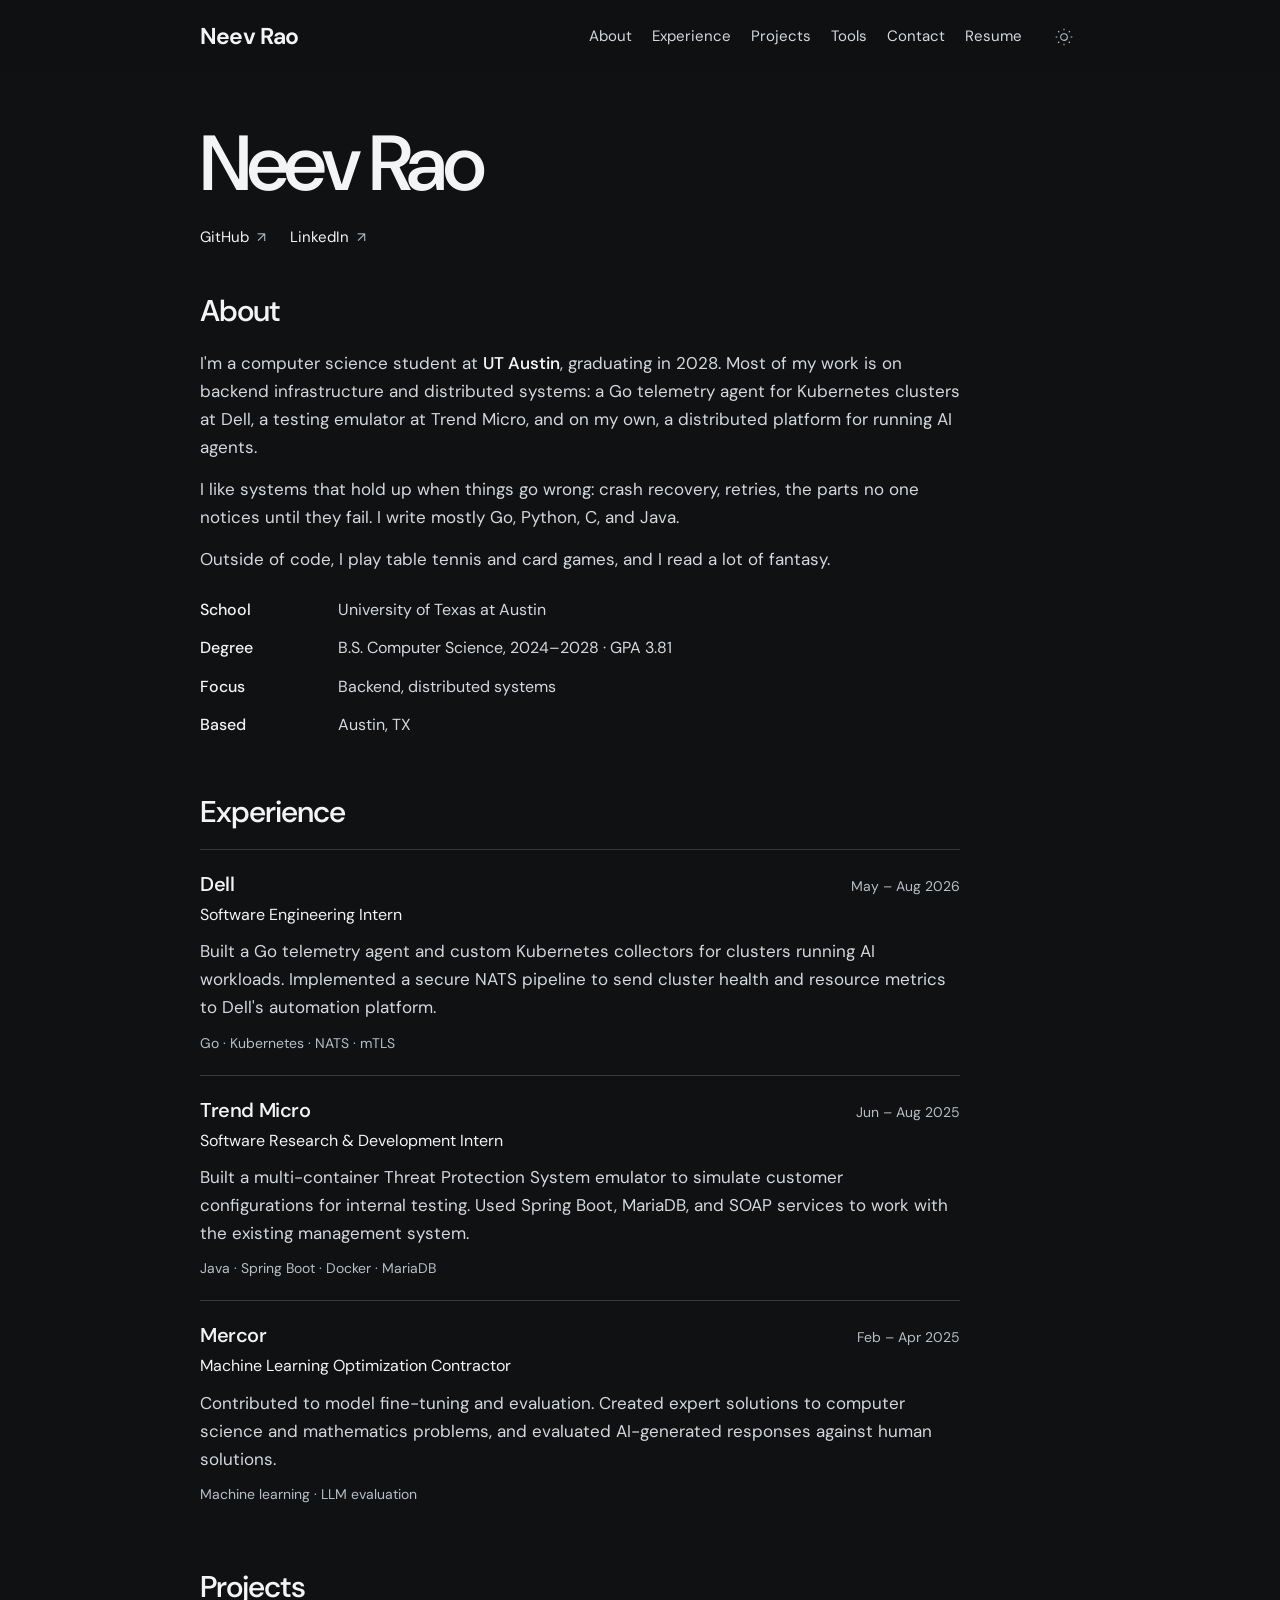
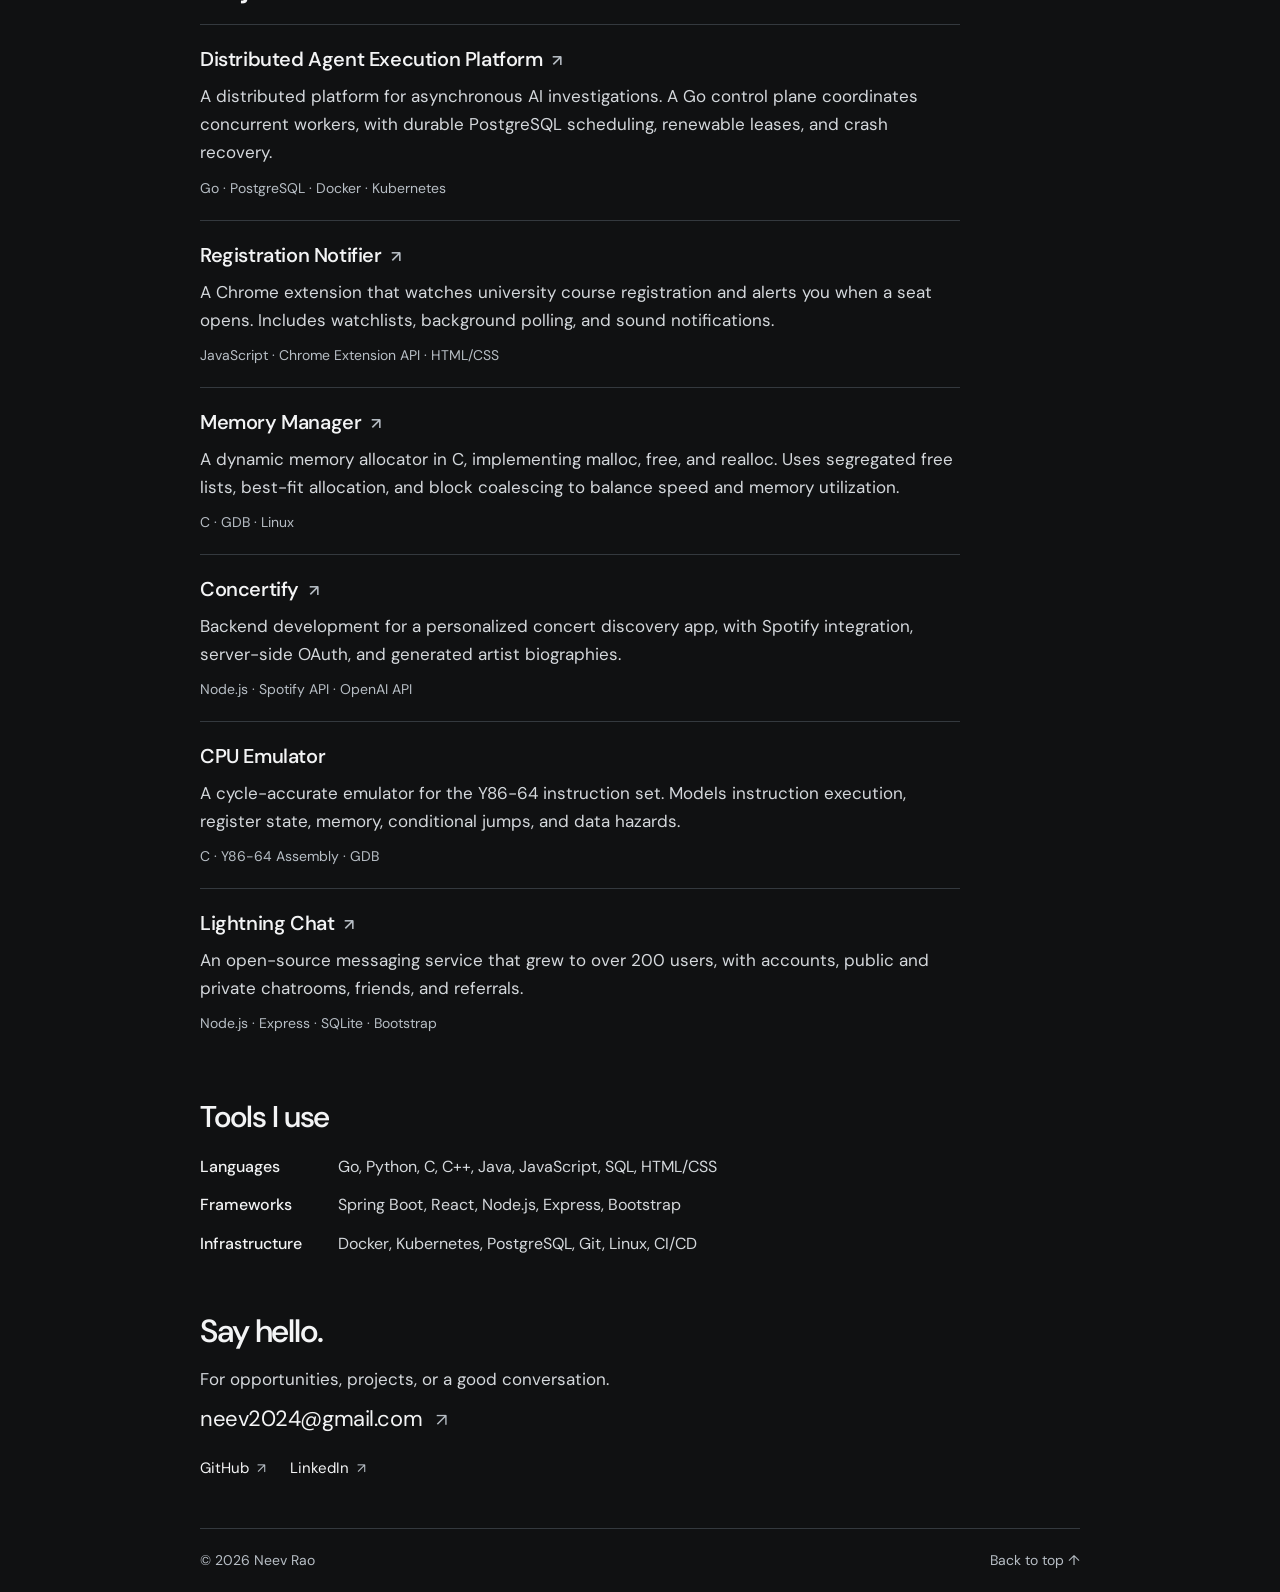
==== commit e3e51137: "Expand About section with background, interests, and quick facts Co-Authored-By: Claude Opus 5.5 <no" ====
--- a/index.html
+++ b/index.html
@@ -33,8 +33,12 @@
     </section>
     <section class="section" id="about" aria-labelledby="about-title">
       <h2 id="about-title">About</h2>
-      <div class="about-copy"><p><strong>CS at UT Austin, class of 2028.</strong> I work on backend infrastructure, distributed systems, and AI, with experience building cloud and systems software.</p></div>
-      <p class="education-note">B.S. Computer Science <span>·</span> 2024–2028 <span>·</span> GPA 3.81</p>
+      <div class="about-copy">
+        <p>I'm a computer science student at <strong>UT Austin</strong>, graduating in 2028. Most of my work is on backend infrastructure and distributed systems: a Go telemetry agent for Kubernetes clusters at Dell, a testing emulator at Trend Micro, and on my own, a distributed platform for running AI agents.</p>
+        <p>I like systems that hold up when things go wrong: crash recovery, retries, the parts no one notices until they fail. I write mostly Go, Python, C, and Java.</p>
+        <p>Outside of code, I play table tennis and card games, and I read a lot of fantasy.</p>
+      </div>
+      <dl class="skills-list about-facts"><div><dt>School</dt><dd>University of Texas at Austin</dd></div><div><dt>Degree</dt><dd>B.S. Computer Science, 2024–2028 · GPA 3.81</dd></div><div><dt>Focus</dt><dd>Backend, distributed systems</dd></div><div><dt>Based</dt><dd>Austin, TX</dd></div></dl>
     </section>
     <section class="section" id="experience" aria-labelledby="experience-title">
       <h2 id="experience-title">Experience</h2>
--- a/styles.css
+++ b/styles.css
@@ -9,3 +9,4 @@
 @media(prefers-reduced-motion:reduce){html{scroll-behavior:auto}*,*::before,*::after{animation:none!important;transition:none!important}}
 @media print{.site-header,.footer-actions{display:none}body{background:white;color:black}.hero{padding-top:0}.section p{color:#222}.section{padding-top:25px}.container{width:100%}}
 
+.about-facts{margin-top:24px}
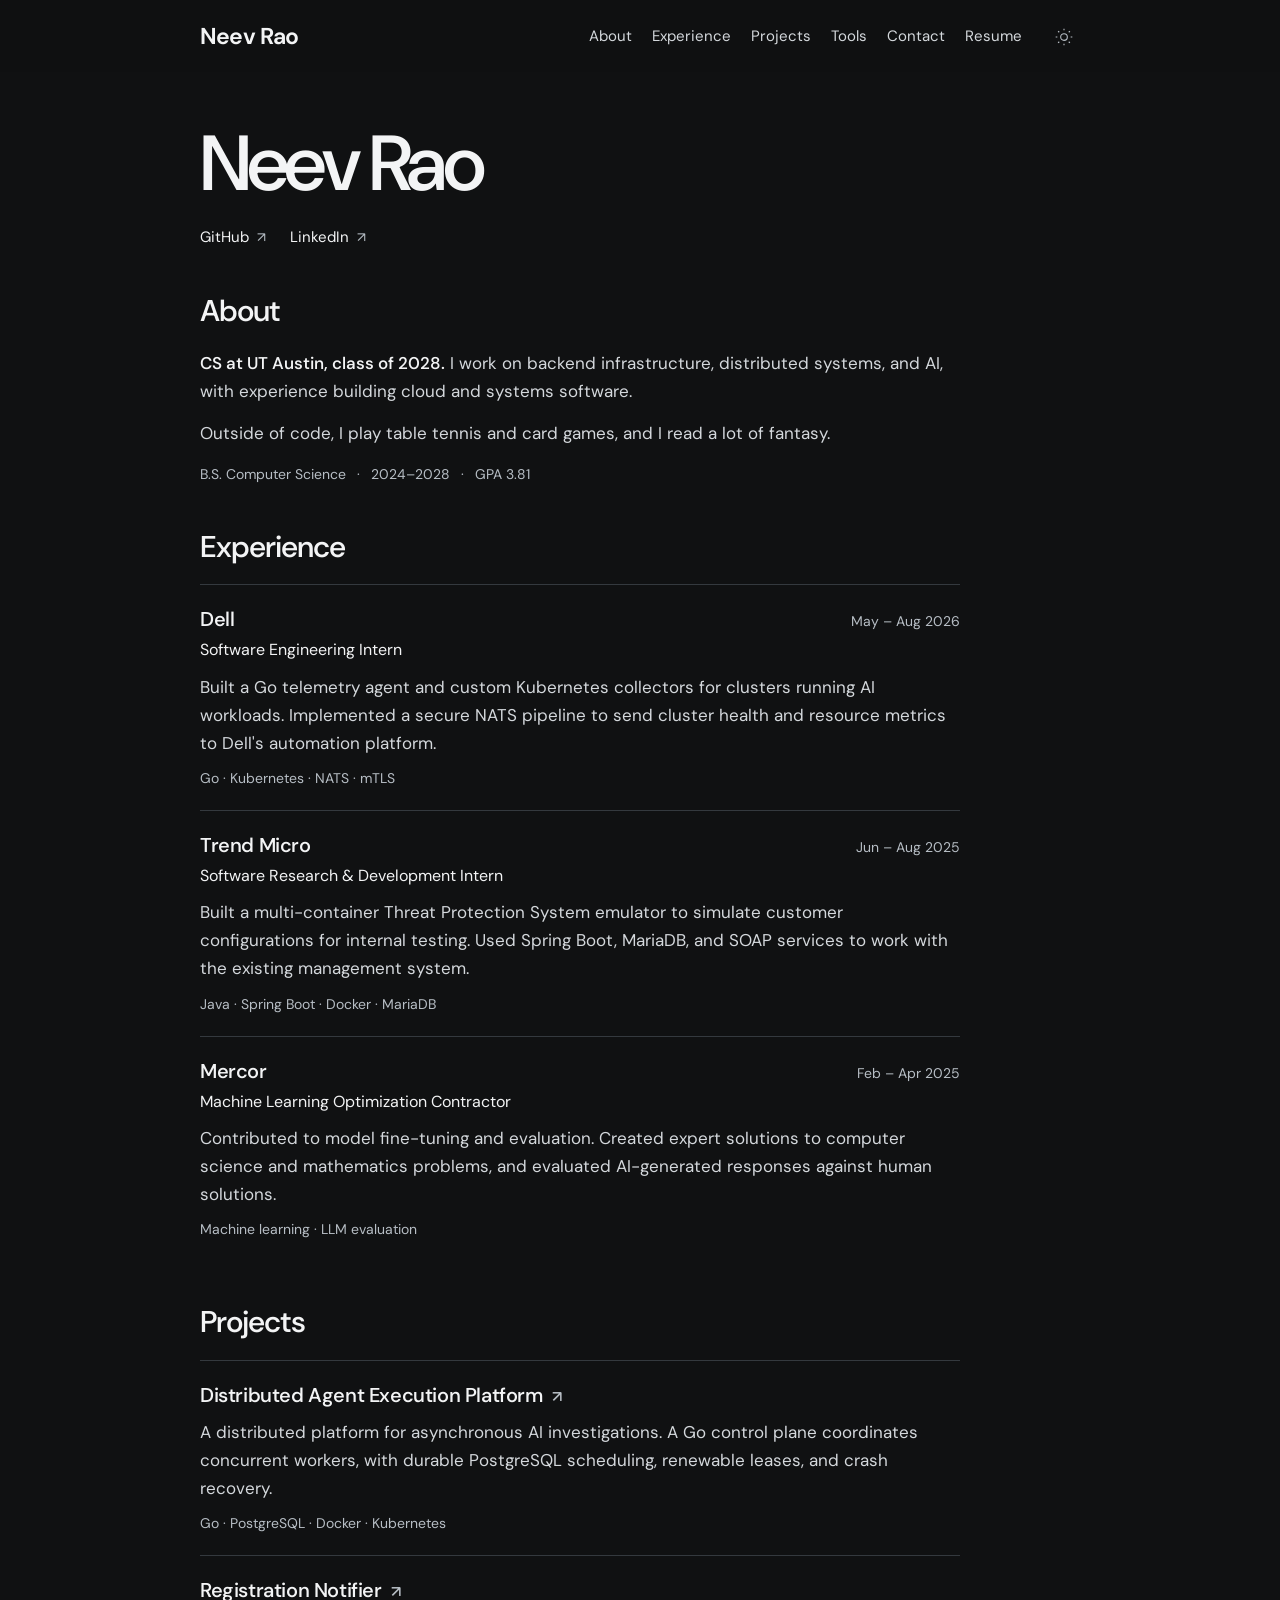
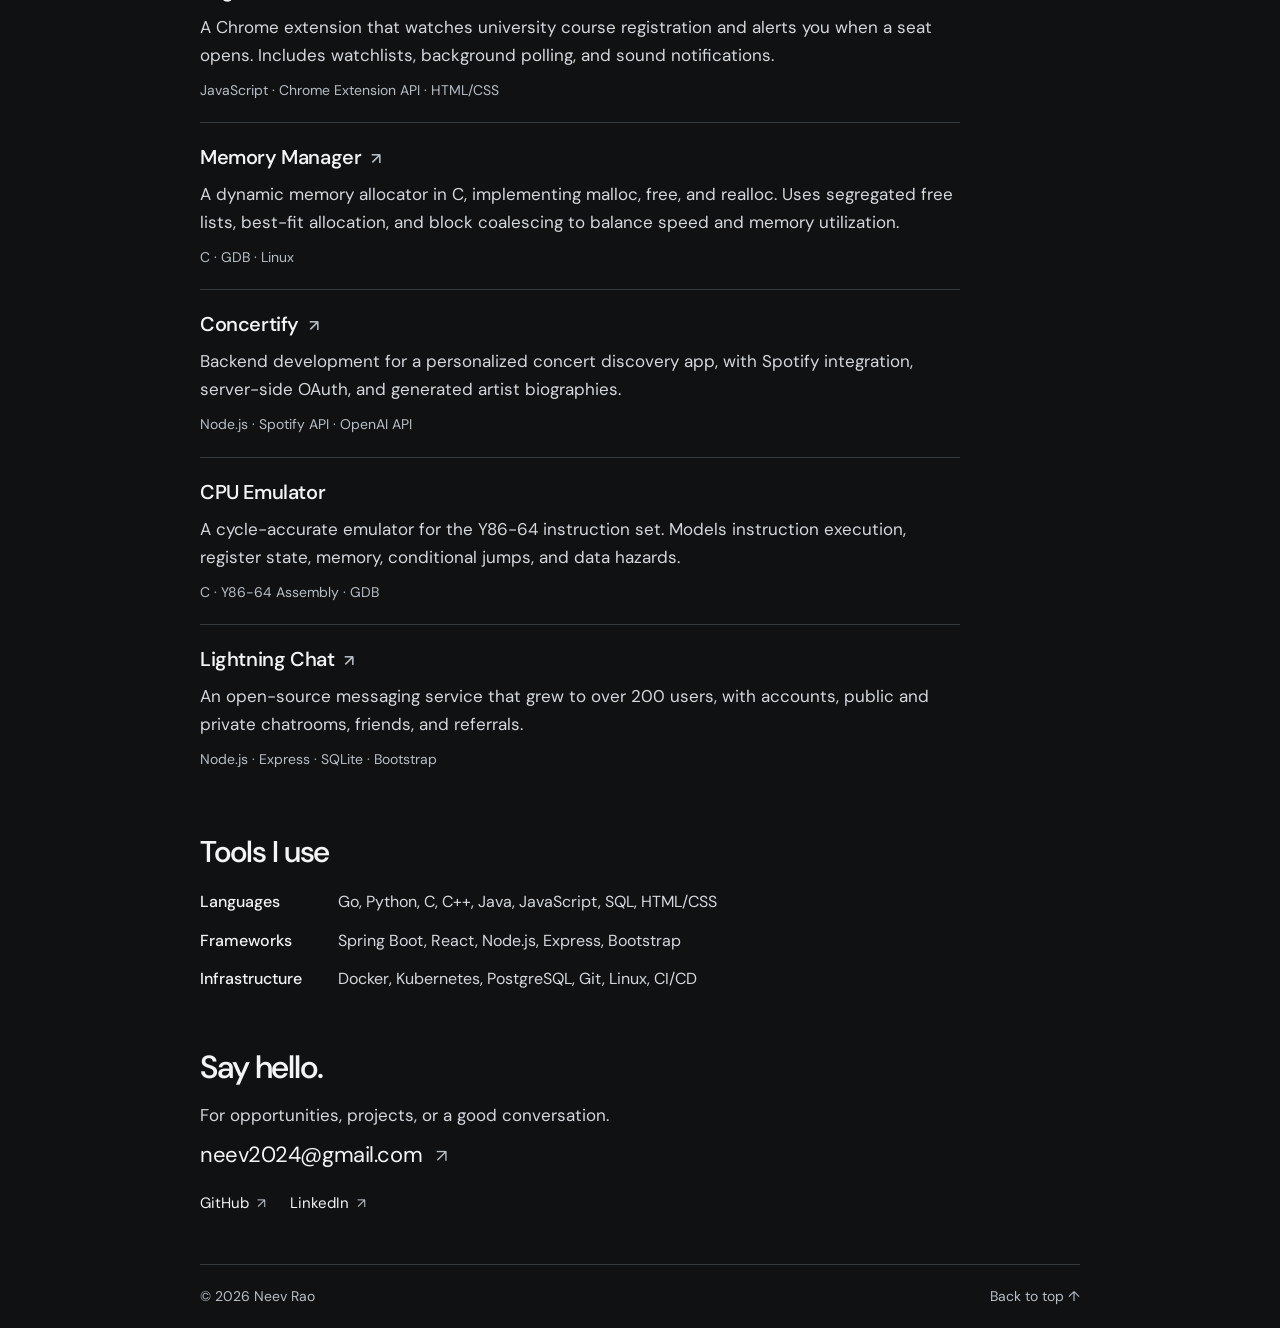
==== commit 90dfefef: "Restore original About copy and GPA line, keep hobbies sentence Co-Authored-By: Claude Opus 5.5 <nor" ====
--- a/index.html
+++ b/index.html
@@ -33,12 +33,8 @@
     </section>
     <section class="section" id="about" aria-labelledby="about-title">
       <h2 id="about-title">About</h2>
-      <div class="about-copy">
-        <p>I'm a computer science student at <strong>UT Austin</strong>, graduating in 2028. Most of my work is on backend infrastructure and distributed systems: a Go telemetry agent for Kubernetes clusters at Dell, a testing emulator at Trend Micro, and on my own, a distributed platform for running AI agents.</p>
-        <p>I like systems that hold up when things go wrong: crash recovery, retries, the parts no one notices until they fail. I write mostly Go, Python, C, and Java.</p>
-        <p>Outside of code, I play table tennis and card games, and I read a lot of fantasy.</p>
-      </div>
-      <dl class="skills-list about-facts"><div><dt>School</dt><dd>University of Texas at Austin</dd></div><div><dt>Degree</dt><dd>B.S. Computer Science, 2024–2028 · GPA 3.81</dd></div><div><dt>Focus</dt><dd>Backend, distributed systems</dd></div><div><dt>Based</dt><dd>Austin, TX</dd></div></dl>
+      <div class="about-copy"><p><strong>CS at UT Austin, class of 2028.</strong> I work on backend infrastructure, distributed systems, and AI, with experience building cloud and systems software.</p><p>Outside of code, I play table tennis and card games, and I read a lot of fantasy.</p></div>
+      <p class="education-note">B.S. Computer Science <span>·</span> 2024–2028 <span>·</span> GPA 3.81</p>
     </section>
     <section class="section" id="experience" aria-labelledby="experience-title">
       <h2 id="experience-title">Experience</h2>
--- a/styles.css
+++ b/styles.css
@@ -9,4 +9,3 @@
 @media(prefers-reduced-motion:reduce){html{scroll-behavior:auto}*,*::before,*::after{animation:none!important;transition:none!important}}
 @media print{.site-header,.footer-actions{display:none}body{background:white;color:black}.hero{padding-top:0}.section p{color:#222}.section{padding-top:25px}.container{width:100%}}
 
-.about-facts{margin-top:24px}
